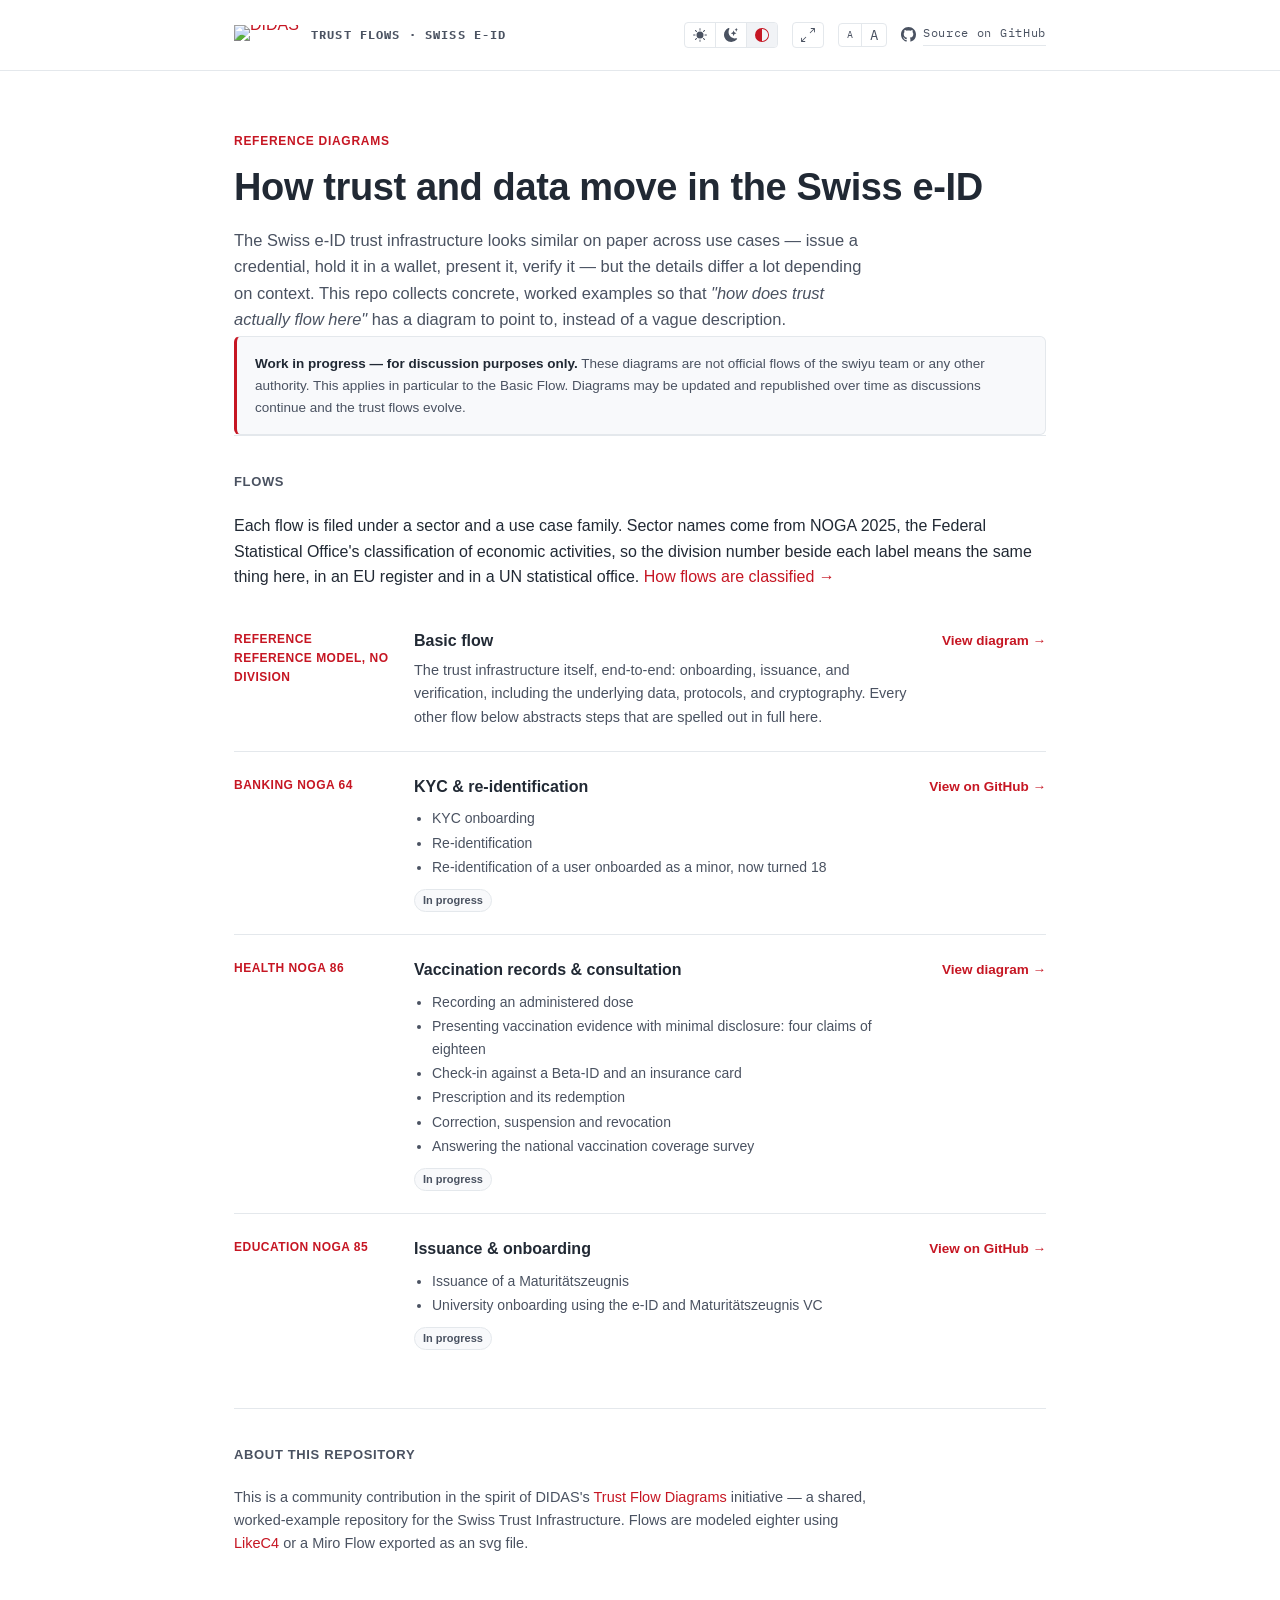
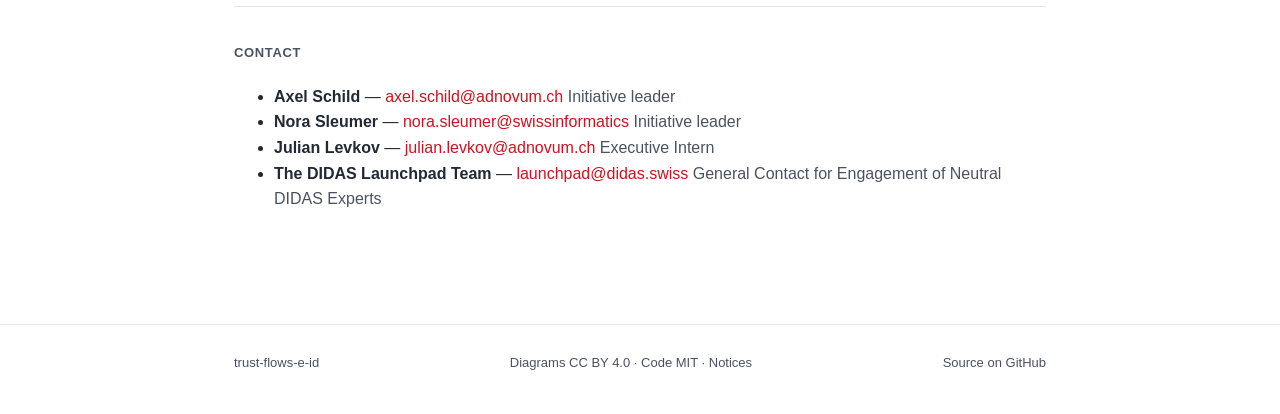
==== index.html @ 0c58d26a "Badge the health card with its NOGA division The other three cards carry the badge the classificatio" ====
<!DOCTYPE html>
<html lang="en">
<head>
<meta charset="UTF-8">
<meta name="viewport" content="width=device-width, initial-scale=1.0">
<title>Trust Flows · Swiss e-ID</title>
<meta name="description" content="How trust and data move in real-world use cases of the Swiss e-ID — worked diagrams for onboarding, issuance, and verification.">
<link rel="preconnect" href="https://fonts.googleapis.com">
<link rel="preconnect" href="https://fonts.gstatic.com" crossorigin>
<link rel="stylesheet" href="https://fonts.googleapis.com/css2?family=IBM+Plex+Mono:wght@400;500&display=swap">
<link rel="stylesheet" href="assets/style.css">
</head>
<body>

<!-- Shared DIDAS masthead. Keep the markup identical across the DIDAS sites;
     only the eyebrow text and the repository URL differ. -->
<header class="site-masthead">
  <div class="bar">
    <div class="id">
      <a class="didas" href="https://www.didas.swiss" target="_blank" rel="noopener">
        <img src="https://www.didas.swiss/wp-content/uploads/2021/02/logo.png" alt="DIDAS">
      </a>
      <p class="eyebrow">Trust Flows · Swiss e-ID</p>
    </div>
    <div class="tools">
      <div class="seg" role="group" aria-label="Colour theme">
        <button type="button" data-theme-value="light" aria-pressed="false" title="Light" aria-label="Light theme"><svg viewBox="0 0 16 16" aria-hidden="true" focusable="false"><path fill="currentColor" d="M8 12a4 4 0 1 0 0-8 4 4 0 0 0 0 8zM8 0a.5.5 0 0 1 .5.5v2a.5.5 0 0 1-1 0v-2A.5.5 0 0 1 8 0zm0 13a.5.5 0 0 1 .5.5v2a.5.5 0 0 1-1 0v-2A.5.5 0 0 1 8 13zm8-5a.5.5 0 0 1-.5.5h-2a.5.5 0 0 1 0-1h2a.5.5 0 0 1 .5.5zM3 8a.5.5 0 0 1-.5.5h-2a.5.5 0 0 1 0-1h2A.5.5 0 0 1 3 8zm10.657-5.657a.5.5 0 0 1 0 .707l-1.414 1.415a.5.5 0 1 1-.707-.708l1.414-1.414a.5.5 0 0 1 .707 0zm-9.193 9.193a.5.5 0 0 1 0 .707L3.05 13.657a.5.5 0 0 1-.707-.707l1.414-1.414a.5.5 0 0 1 .707 0zm9.193 2.121a.5.5 0 0 1-.707 0l-1.414-1.414a.5.5 0 0 1 .707-.707l1.414 1.414a.5.5 0 0 1 0 .707zM4.464 4.465a.5.5 0 0 1-.707 0L2.343 3.05a.5.5 0 1 1 .707-.707l1.414 1.414a.5.5 0 0 1 0 .708z"/></svg></button>
        <button type="button" data-theme-value="dark" aria-pressed="false" title="Dark" aria-label="Dark theme"><svg viewBox="0 0 16 16" aria-hidden="true" focusable="false"><path fill="currentColor" d="M6 .278a.768.768 0 0 1 .08.858 7.208 7.208 0 0 0-.878 3.46c0 4.021 3.278 7.277 7.318 7.277.527 0 1.04-.055 1.533-.16a.787.787 0 0 1 .81.316.733.733 0 0 1-.031.893A8.349 8.349 0 0 1 8.344 16C3.734 16 0 12.286 0 7.71 0 4.266 2.114 1.312 5.124.06A.752.752 0 0 1 6 .278z"/><path fill="currentColor" d="M10.794 3.148a.217.217 0 0 1 .412 0l.387 1.162c.173.518.579.924 1.097 1.097l1.162.387a.217.217 0 0 1 0 .412l-1.162.387a1.734 1.734 0 0 0-1.097 1.097l-.387 1.162a.217.217 0 0 1-.412 0l-.387-1.162A1.734 1.734 0 0 0 9.31 6.593l-1.162-.387a.217.217 0 0 1 0-.412l1.162-.387a1.734 1.734 0 0 0 1.097-1.097l.387-1.162zM13.863.099a.145.145 0 0 1 .274 0l.258.774c.115.346.386.617.732.732l.774.258a.145.145 0 0 1 0 .274l-.774.258a1.156 1.156 0 0 0-.732.732l-.258.774a.145.145 0 0 1-.274 0l-.258-.774a1.156 1.156 0 0 0-.732-.732l-.774-.258a.145.145 0 0 1 0-.274l.774-.258c.346-.115.617-.386.732-.732L13.863.1z"/></svg></button>
        <button type="button" data-theme-value="auto" aria-pressed="true" title="Match the system" aria-label="Match the system theme"><svg viewBox="0 0 16 16" aria-hidden="true" focusable="false"><path fill="currentColor" d="M8 15A7 7 0 1 0 8 1v14zm0 1A8 8 0 1 1 8 0a8 8 0 0 1 0 16z"/></svg></button>
      </div>
      <div class="seg" role="group" aria-label="Layout width">
        <button type="button" data-width-value="container-fluid" aria-pressed="false" title="Toggle wide or narrow layout" aria-label="Toggle wide or narrow layout"><svg class="w-expand" viewBox="0 0 16 16" aria-hidden="true" focusable="false"><path fill="currentColor" fill-rule="evenodd" d="M5.828 10.172a.5.5 0 0 0-.707 0l-4.096 4.096V11.5a.5.5 0 0 0-1 0v3.975a.5.5 0 0 0 .5.5H4.5a.5.5 0 0 0 0-1H1.732l4.096-4.096a.5.5 0 0 0 0-.707m4.344-4.344a.5.5 0 0 0 .707 0l4.096-4.096V4.5a.5.5 0 1 0 1 0V.525a.5.5 0 0 0-.5-.5H11.5a.5.5 0 0 0 0 1h2.768l-4.096 4.096a.5.5 0 0 0 0 .707"/></svg><svg class="w-contract" viewBox="0 0 16 16" aria-hidden="true" focusable="false"><path fill="currentColor" fill-rule="evenodd" d="M.172 15.828a.5.5 0 0 0 .707 0l4.096-4.096V14.5a.5.5 0 1 0 1 0v-3.975a.5.5 0 0 0-.5-.5H1.5a.5.5 0 0 0 0 1h2.768L.172 15.121a.5.5 0 0 0 0 .707M15.828.172a.5.5 0 0 0-.707 0l-4.096 4.096V1.5a.5.5 0 1 0-1 0v3.975a.5.5 0 0 0 .5.5H14.5a.5.5 0 0 0 0-1h-2.768L15.828.879a.5.5 0 0 0 0-.707"/></svg></button>
      </div>
      <div class="seg text" role="group" aria-label="Text size">
        <button type="button" data-font-step="-1" title="Decrease text size" aria-label="Decrease text size">A</button>
        <button type="button" data-font-step="1" title="Increase text size" aria-label="Increase text size">A</button>
      </div>
      <a class="repolink" href="https://github.com/DIDAS-swiss/Trust-Flow-Diagram-Repository" target="_blank" rel="noopener">
        <svg viewBox="0 0 16 16" width="15" height="15" aria-hidden="true" focusable="false"><path fill="currentColor" d="M8 0C3.58 0 0 3.58 0 8c0 3.54 2.29 6.53 5.47 7.59.4.07.55-.17.55-.38 0-.19-.01-.82-.01-1.49-2.01.37-2.53-.49-2.69-.94-.09-.23-.48-.94-.82-1.13-.28-.15-.68-.52-.01-.53.63-.01 1.08.58 1.23.82.72 1.21 1.87.87 2.33.66.07-.52.28-.87.51-1.07-1.78-.2-3.64-.89-3.64-3.95 0-.87.31-1.59.82-2.15-.08-.2-.36-1.02.08-2.12 0 0 .67-.21 2.2.82.64-.18 1.32-.27 2-.27s1.36.09 2 .27c1.53-1.04 2.2-.82 2.2-.82.44 1.1.16 1.92.08 2.12.51.56.82 1.27.82 2.15 0 3.07-1.87 3.75-3.65 3.95.29.25.54.73.54 1.48 0 1.07-.01 1.93-.01 2.2 0 .21.15.46.55.38A8.01 8.01 0 0 0 16 8c0-4.42-3.58-8-8-8Z"/></svg>
        <span>Source on GitHub</span>
      </a>
    </div>
  </div>
</header>

<script>
/* Shared DIDAS masthead controls — colour theme, layout width and text size.
   The same three the glossary carries, reading and writing the same
   localStorage keys. All four DIDAS sites are served from
   didas-swiss.github.io, so a preference set on any one of them is the
   preference on all of them. Keep this block identical across the sites. */
(function () {
  var root = document.documentElement;
  var KEY = {
    theme: 'theme',                        /* 'light' | 'dark' | 'auto'        */
    width: 'container_width_preference',   /* 'container' | 'container-fluid'  */
    font: 'font_size_preference'           /* a root font size, in px          */
  };
  var WIDE = 'container-fluid';
  var FONT = { base: 16, min: 13, max: 22, step: 1 };

  function read(key) {
    try { return window.localStorage.getItem(key); } catch (e) { return null; }
  }
  function write(key, value) {
    /* Private browsing and blocked site data both throw here; the controls
       still work for the session, they just do not persist. */
    try { window.localStorage.setItem(key, value); } catch (e) { /* ignore */ }
  }

  function theme() {
    var v = read(KEY.theme);
    return v === 'light' || v === 'dark' ? v : 'auto';
  }
  function width() { return read(KEY.width) === WIDE ? WIDE : 'container'; }
  function font() {
    var v = parseFloat(read(KEY.font));
    return v >= FONT.min && v <= FONT.max ? v : FONT.base;
  }

  function apply() {
    var t = theme();
    /* No attribute means follow the operating system, which is what the
       prefers-color-scheme block in the stylesheet keys off. */
    if (t === 'auto') root.removeAttribute('data-theme');
    else root.setAttribute('data-theme', t);
    root.setAttribute('data-width', width() === WIDE ? 'wide' : 'narrow');
    root.style.fontSize = font() + 'px';
  }

  function sync() {
    var t = theme();
    var wide = width() === WIDE;
    document.querySelectorAll('[data-theme-value]').forEach(function (b) {
      b.setAttribute('aria-pressed', String(b.getAttribute('data-theme-value') === t));
    });
    document.querySelectorAll('[data-width-value]').forEach(function (b) {
      b.setAttribute('aria-pressed', String(wide));
    });
  }

  function wire() {
    document.querySelectorAll('[data-theme-value]').forEach(function (b) {
      b.addEventListener('click', function () {
        write(KEY.theme, b.getAttribute('data-theme-value'));
        apply();
        sync();
      });
    });
    document.querySelectorAll('[data-width-value]').forEach(function (b) {
      b.addEventListener('click', function () {
        write(KEY.width, width() === WIDE ? 'container' : WIDE);
        apply();
        sync();
      });
    });
    document.querySelectorAll('[data-font-step]').forEach(function (b) {
      b.addEventListener('click', function () {
        var next = font() + FONT.step * Number(b.getAttribute('data-font-step'));
        write(KEY.font, String(Math.min(FONT.max, Math.max(FONT.min, next))));
        apply();
      });
    });
    sync();
  }

  apply();
  if (document.readyState === 'loading') {
    document.addEventListener('DOMContentLoaded', wire, { once: true });
  } else {
    wire();
  }
})();
</script>

<div class="wrap">

  <section class="hero" style="border-top:none;">
    <span class="eyebrow">Reference diagrams</span>
    <h1>How trust and data move in the Swiss e-ID</h1>
    <p class="lede">
      The Swiss e-ID trust infrastructure looks similar on paper across use cases —
      issue a credential, hold it in a wallet, present it, verify it — but the details
      differ a lot depending on context. This repo collects concrete, worked examples
      so that <em>"how does trust actually flow here"</em> has a diagram to point to,
      instead of a vague description.  

  <section style="padding-top:0; padding-bottom:0; border-top:none;">
    <div style="border:1px solid var(--line); border-left:3px solid var(--red); border-radius:6px; padding:16px 18px; font-size:13.5px; color:var(--body); background:var(--bg-soft);">
      <strong style="color:var(--ink);">Work in progress — for discussion purposes only.</strong>
      These diagrams are not official flows of the swiyu team or any other authority. This applies in particular to the Basic Flow. Diagrams may be
      updated and republished over time as discussions continue and the trust flows evolve.
    </div>


  <section>
    <h2>Flows</h2>
    <p class="section-note">
      Each flow is filed under a sector and a use case family. Sector names come from
      NOGA 2025, the Federal Statistical Office's classification of economic activities, so the
      division number beside each label means the same thing here, in an EU register and in a UN
      statistical office. <a href="https://github.com/DIDAS-swiss/Trust-Flow-Diagram-Repository/blob/main/CLASSIFICATION.md">How flows are classified →</a>
    </p>
    <div class="flows">

      <div class="flow">
        <div class="flow-tag">Reference
          <span class="flow-noga">Reference model, no division</span>
        </div>
        <div class="flow-body">
          <h3>Basic flow</h3>
          <p>
            The trust infrastructure itself, end-to-end: onboarding, issuance, and
            verification, including the underlying data, protocols, and cryptography.
            Every other flow below abstracts steps that are spelled out in full here.
          </p>
        </div>
        <div class="flow-link"><a href="basic-flow/">View diagram →</a></div>
      </div>

      <div class="flow">
        <div class="flow-tag">Banking
          <span class="flow-noga" title="NOGA 2025 division 64, Financial service activities, except insurance and pension funding">NOGA 64</span>
        </div>
        <div class="flow-body">
          <h3>KYC &amp; re-identification</h3>
          <ul>
            <li>KYC onboarding</li>
            <li>Re-identification</li>
            <li>Re-identification of a user onboarded as a minor, now turned 18</li>
          </ul>
          <span class="status">In progress</span>
        </div>
        <div class="flow-link"><a href="https://github.com/DIDAS-swiss/Trust-Flow-Diagram-Repository/tree/main/banking" target="_blank" rel="noopener">View on GitHub →</a></div>
      </div>

      <div class="flow">
        <div class="flow-tag">Health
          <span class="flow-noga" title="NOGA 2025 division 86, Human health activities">NOGA 86</span>
        </div>
        <div class="flow-body">
          <h3>Vaccination records &amp; consultation</h3>
          <ul>
            <li>Recording an administered dose</li>
            <li>Presenting vaccination evidence with minimal disclosure: four claims of eighteen</li>
            <li>Check-in against a Beta-ID and an insurance card</li>
            <li>Prescription and its redemption</li>
            <li>Correction, suspension and revocation</li>
            <li>Answering the national vaccination coverage survey</li>
          </ul>
          <span class="status">In progress</span>
        </div>
        <div class="flow-link"><a href="health/">View diagram →</a></div>
      </div>

      <div class="flow">
        <div class="flow-tag">Education
          <span class="flow-noga" title="NOGA 2025 division 85, Education">NOGA 85</span>
        </div>
        <div class="flow-body">
          <h3>Issuance &amp; onboarding</h3>
          <ul>
            <li>Issuance of a Maturitätszeugnis</li>
            <li>University onboarding using the e-ID and Maturitätszeugnis VC</li>
          </ul>
          <span class="status">In progress</span>
        </div>
        <div class="flow-link"><a href="https://github.com/DIDAS-swiss/Trust-Flow-Diagram-Repository/tree/main/education" target="_blank" rel="noopener">View on GitHub →</a></div>
      </div>

    </div>
  </section>

  <section>
    <h2>About this repository</h2>
    <p style="color:var(--body); font-size:14.5px; max-width:640px;">
      This is a community contribution in the spirit of DIDAS's
      <a href="https://www.didas.swiss/resources/trust-flows/" target="_blank" rel="noopener">Trust Flow Diagrams</a>
      initiative — a shared, worked-example repository for the Swiss Trust Infrastructure.
      Flows are modeled eighter using <a href="https://likec4.dev" target="_blank" rel="noopener">LikeC4</a>
      or a Miro Flow exported as an svg file.
    </p>
  </section>

  <section>
  <h2>Contact</h2>
  <ul>
    <li>
      <strong>Axel Schild</strong> — <a href="mailto:axel.schild@adnovum.ch">axel.schild@adnovum.ch</a>
      <span style="color:var(--body);">Initiative leader</span>
    </li>
    <li>
      <strong>Nora Sleumer</strong> — <a href="mailto:nora.sleumer@swissinformatics">nora.sleumer@swissinformatics</a>
      <span style="color:var(--body);">Initiative leader</span>
    </li>
        <li>
      <strong>Julian Levkov</strong> — <a href="mailto:julian.levkov@adnovum.ch">julian.levkov@adnovum.ch</a>
      <span style="color:var(--body);">Executive Intern</span>
    </li>
        <li>
      <strong>The DIDAS Launchpad Team</strong> — <a href="mailto:launchpad@didas.swiss">launchpad@didas.swiss</a>
      <span style="color:var(--body);">General Contact for Engagement of Neutral DIDAS Experts</span>
    </li>
  </ul>
</section>


</div>

<footer class="site">
  <div class="wrap">
    <span>trust-flows-e-id</span>
    <span>
      Diagrams <a href="https://github.com/DIDAS-swiss/Trust-Flow-Diagram-Repository/blob/main/LICENSE-CONTENT" target="_blank" rel="noopener">CC BY 4.0</a>
      · Code <a href="https://github.com/DIDAS-swiss/Trust-Flow-Diagram-Repository/blob/main/LICENSE" target="_blank" rel="noopener">MIT</a>
      · <a href="https://github.com/DIDAS-swiss/Trust-Flow-Diagram-Repository/blob/main/NOTICE.md" target="_blank" rel="noopener">Notices</a>
    </span>
    <span><a href="https://github.com/DIDAS-swiss/Trust-Flow-Diagram-Repository/" target="_blank" rel="noopener">Source on GitHub</a></span>
  </div>
</footer>

</body>
</html>
---- assets/style.css ----
/* The complete light palette lives on bare :root. The dark blocks below
   redefine only the tokens, so every rule in this file is written once. */
:root {
  --red: #c61623;
  --ink: #212934;
  --body: #4a5261;
  --line: #e4e8ec;
  --bg-soft: #f8f9fb;
  --paper: #ffffff;
  --wash: #f1f3f6;

  /* The masthead's width control switches this. */
  --wrap-max: 860px;
}
:root[data-width="wide"] { --wrap-max: 1200px; }

/* Three theme states, the same pattern on every DIDAS site: no data-theme
   follows the operating system, data-theme="light" and "dark" override it. */
@media (prefers-color-scheme: dark) {
  :root:not([data-theme="light"]) {
    --red: #ff6b73;
    --ink: #e6eaef;
    --body: #a6b0bd;
    --line: #2a313b;
    --bg-soft: #171c22;
    --paper: #11151a;
    --wash: #1b2128;
  }
}
:root[data-theme="dark"] {
  --red: #ff6b73;
  --ink: #e6eaef;
  --body: #a6b0bd;
  --line: #2a313b;
  --bg-soft: #171c22;
  --paper: #11151a;
  --wash: #1b2128;
}

* { box-sizing: border-box; }

/* The masthead's text-size control sets this in px; everything typographic in
   this file is in rem so that it follows. */
html { scroll-behavior: smooth; font-size: 16px; }

body {
  margin: 0;
  font-family: -apple-system, "Segoe UI", Roboto, Helvetica, Arial, sans-serif;
  color: var(--ink);
  background: var(--paper);
  line-height: 1.6;
}

a { color: var(--red); text-decoration: none; }
a:hover { text-decoration: underline; }
a:focus-visible, button:focus-visible { outline: 2px solid var(--red); outline-offset: 2px; }

.wrap {
  max-width: var(--wrap-max);
  margin: 0 auto;
  padding: 0 24px;
}

/* ===========================================================================
   Shared DIDAS masthead
   The same header across the DIDAS sites: the identity line from the
   digital-health_swiyu showcase, in the bar geometry and hairline rule of
   this page. Only the four --mh-* values below differ between sites;
   everything after them is identical everywhere, so a change to the design
   can be copied across without rereading each site's stylesheet.
   =========================================================================== */
.site-masthead {
  --mh-rule:  var(--line);
  --mh-ink:   var(--body);
  --mh-hover: var(--red);
  --mh-wash:  var(--wash);
  --mh-width: var(--wrap-max);   /* this page's own content width, so the bar
                                    lines up with the text below it */

  border-bottom: 1px solid var(--mh-rule);
}
.site-masthead .bar {
  max-width: var(--mh-width);
  margin-inline: auto;
  padding-inline: 24px;
  padding-block: 22px;
  display: flex;
  flex-wrap: wrap;
  align-items: center;
  justify-content: space-between;
  gap: 10px 24px;
}
.site-masthead .id {
  display: flex;
  align-items: center;
  flex-wrap: wrap;
  gap: 6px 12px;
}
.site-masthead .didas { display: inline-flex; align-items: center; line-height: 0; }
.site-masthead .didas img { height: 20px; width: auto; display: block; }
.site-masthead .eyebrow {
  margin: 0;
  font-family: "IBM Plex Mono", ui-monospace, SFMono-Regular, Menlo, Consolas, monospace;
  font-size: 0.72rem;
  letter-spacing: 0.1em;
  text-transform: uppercase;
  color: var(--mh-ink);
}
.site-masthead .repolink {
  display: inline-flex;
  align-items: center;
  gap: 7px;
  font-family: "IBM Plex Mono", ui-monospace, SFMono-Regular, Menlo, Consolas, monospace;
  font-size: 0.72rem;
  letter-spacing: 0.06em;
  color: var(--mh-ink);
  text-decoration: none;
  white-space: nowrap;
}
.site-masthead .repolink svg { flex: none; }
.site-masthead .repolink span {
  border-bottom: 1px solid var(--mh-rule);
  padding-bottom: 2px;
}
.site-masthead .repolink:hover { color: var(--mh-hover); }
.site-masthead .repolink:hover span { border-bottom-color: currentColor; }

/* The same controls the glossary carries — colour theme, layout width and text
   size — reading and writing the same localStorage keys. All four DIDAS sites
   are served from one origin, so a preference set on any of them is the
   preference on all of them. */
.site-masthead .tools {
  display: flex;
  align-items: center;
  flex-wrap: wrap;
  gap: 8px 14px;
}
.site-masthead .seg {
  display: inline-flex;
  align-items: stretch;
  border: 1px solid var(--mh-rule);
  border-radius: 4px;
  overflow: hidden;
}
.site-masthead button {
  appearance: none;
  -webkit-appearance: none;
  background: none;
  border: 0;
  margin: 0;
  padding: 5px 8px;
  display: inline-flex;
  align-items: center;
  justify-content: center;
  color: var(--mh-ink);
  cursor: pointer;
  font: inherit;
  line-height: 0;
}
.site-masthead .seg button + button { border-left: 1px solid var(--mh-rule); }
.site-masthead button:hover { color: var(--mh-hover); }
.site-masthead button[aria-pressed="true"] {
  color: var(--mh-hover);
  background: var(--mh-wash);
}
.site-masthead button svg { width: 14px; height: 14px; display: block; }
.site-masthead .seg.text button {
  font-family: "IBM Plex Mono", ui-monospace, SFMono-Regular, Menlo, Consolas, monospace;
  line-height: 1;
  padding-block: 4px;
}
.site-masthead .seg.text button:first-child { font-size: 0.62rem; }
.site-masthead .seg.text button:last-child  { font-size: 0.88rem; }
/* The width control shows the action it would take, so it swaps icon rather
   than carrying the pressed background the theme buttons use. */
.site-masthead button[data-width-value] .w-contract { display: none; }
.site-masthead button[data-width-value][aria-pressed="true"] { background: none; }
.site-masthead button[data-width-value][aria-pressed="true"] .w-expand { display: none; }
.site-masthead button[data-width-value][aria-pressed="true"] .w-contract { display: block; }
/* === end shared DIDAS masthead ========================================== */

/* Hero */
.hero {
  padding: 56px 0 40px;
}
.eyebrow {
  display: inline-block;
  font-size: 0.75rem;
  font-weight: 700;
  letter-spacing: 0.06em;
  text-transform: uppercase;
  color: var(--red);
  margin-bottom: 14px;
}
h1 {
  font-size: clamp(1.75rem, 4vw, 2.375rem);
  line-height: 1.2;
  margin: 0 0 16px;
  letter-spacing: -0.01em;
}
.lede {
  font-size: 1.0312rem;
  color: var(--body);
  max-width: 640px;
  margin: 0 0 4px;
}
.rule {
  width: 40px;
  height: 3px;
  background: var(--red);
  border-radius: 2px;
  margin: 22px 0 0;
}

/* Sections */
section { padding: 36px 0; border-top: 1px solid var(--line); }
h2 {
  font-size: 0.8125rem;
  font-weight: 700;
  letter-spacing: 0.05em;
  text-transform: uppercase;
  color: var(--body);
  margin: 0 0 20px;
}

/* Flow cards */
.flows { display: flex; flex-direction: column; gap: 0; }
.flow {
  display: grid;
  grid-template-columns: 160px 1fr auto;
  gap: 20px;
  align-items: start;
  padding: 22px 0;
  border-top: 1px solid var(--line);
}
.flow:first-child { border-top: none; }
.flow-tag {
  font-size: 0.75rem;
  font-weight: 700;
  color: var(--red);
  text-transform: uppercase;
  letter-spacing: 0.04em;
  padding-top: 2px;
}
.flow-body h3 { margin: 0 0 6px; font-size: 1rem; }
.flow-body p { margin: 0; color: var(--body); font-size: 0.9062rem; }
.flow-body ul { margin: 8px 0 0; padding-left: 18px; color: var(--body); font-size: 0.875rem; }
.flow-body li { margin-bottom: 2px; }
.flow-link {
  font-size: 0.8438rem;
  font-weight: 600;
  white-space: nowrap;
  padding-top: 2px;
}
.status {
  display: inline-block;
  font-size: 0.6875rem;
  font-weight: 600;
  padding: 2px 8px;
  border-radius: 20px;
  background: var(--bg-soft);
  color: var(--body);
  border: 1px solid var(--line);
  margin-top: 8px;
}

/* Back link on subpage */
.back-link { font-size: 0.8438rem; font-weight: 600; }

/* Diagram embed area */
.diagram-frame {
  border: 1px solid var(--line);
  border-radius: 10px;
  overflow: hidden;
  background: var(--bg-soft);
}
.diagram-frame iframe {
  width: 100%;
  height: 640px;
  border: 0;
  display: block;
  /* The embedded LikeC4 diagram is a light document, so this stays white in
     both themes rather than showing a dark frame around a light page. */
  background: #fff;
}
.diagram-cta {
  display: flex;
  align-items: center;
  justify-content: space-between;
  gap: 16px;
  flex-wrap: wrap;
  padding: 14px 18px;
  border-top: 1px solid var(--line);
  font-size: 0.8438rem;
  color: var(--body);
  background: var(--paper);
}

/* Footer */
footer.site {
  border-top: 1px solid var(--line);
  margin-top: 20px;
}
footer.site .wrap {
  padding: 28px 24px 40px;
  display: flex;
  align-items: center;
  justify-content: space-between;
  flex-wrap: wrap;
  gap: 12px;
  font-size: 0.8125rem;
  color: var(--body);
}
footer.site a { color: var(--body); }

@media (max-width: 640px) {
  .flow { grid-template-columns: 1fr; gap: 8px; }
  .flow-link { justify-self: start; }
}
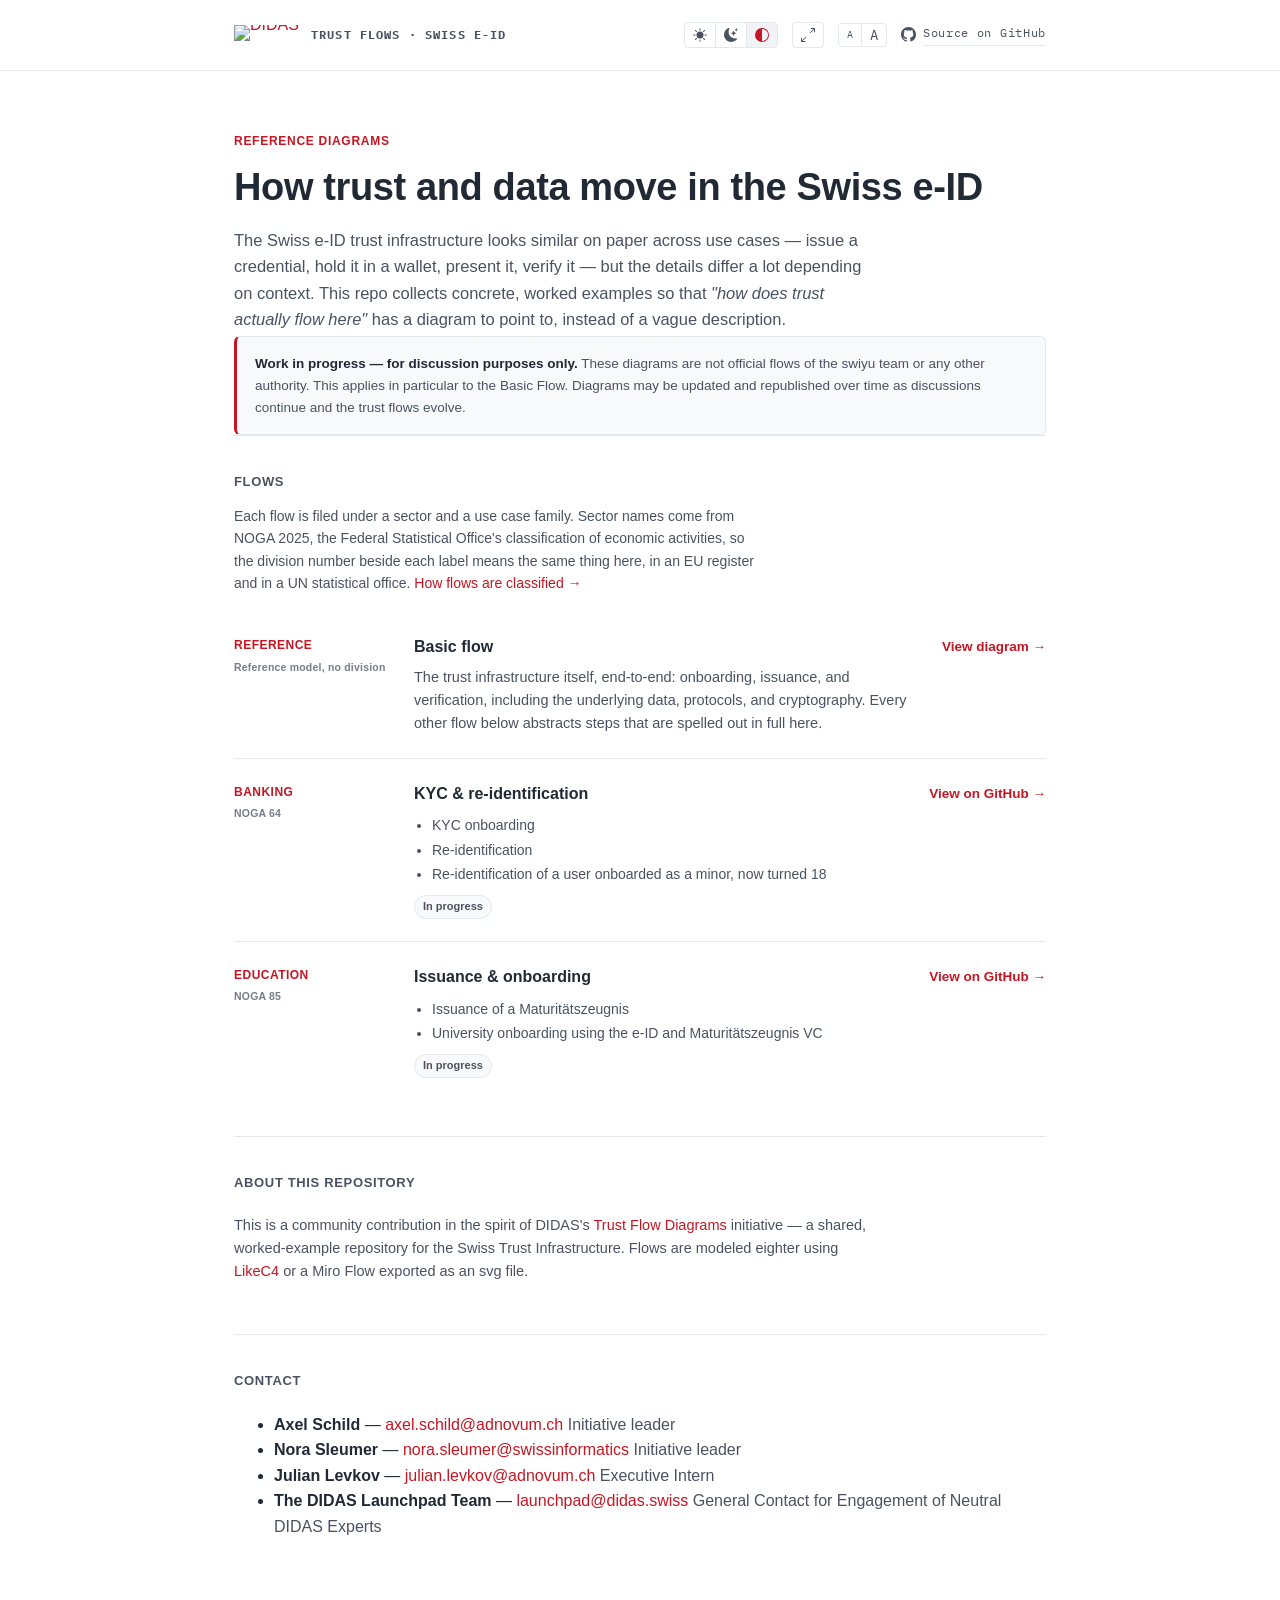
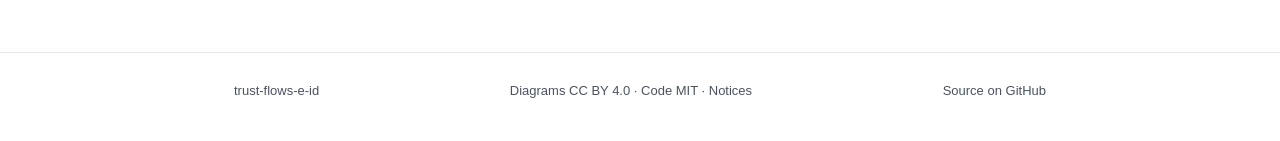
==== commit e1f2f149: "Merge 146125c742521ebcdc4c933639bc183582589b24 into 72241c532a50e011b45deff45e55f8d9f29f0033" ====
--- a/index.html
+++ b/index.html
@@ -195,25 +195,6 @@
       </div>
 
       <div class="flow">
-        <div class="flow-tag">Health
-          <span class="flow-noga" title="NOGA 2025 division 86, Human health activities">NOGA 86</span>
-        </div>
-        <div class="flow-body">
-          <h3>Vaccination records &amp; consultation</h3>
-          <ul>
-            <li>Recording an administered dose</li>
-            <li>Presenting vaccination evidence with minimal disclosure: four claims of eighteen</li>
-            <li>Check-in against a Beta-ID and an insurance card</li>
-            <li>Prescription and its redemption</li>
-            <li>Correction, suspension and revocation</li>
-            <li>Answering the national vaccination coverage survey</li>
-          </ul>
-          <span class="status">In progress</span>
-        </div>
-        <div class="flow-link"><a href="health/">View diagram →</a></div>
-      </div>
-
-      <div class="flow">
         <div class="flow-tag">Education
           <span class="flow-noga" title="NOGA 2025 division 85, Education">NOGA 85</span>
         </div>
--- a/assets/style.css
+++ b/assets/style.css
@@ -242,6 +242,23 @@
   letter-spacing: 0.04em;
   padding-top: 2px;
 }
+/* Sizes are in rem so the shared masthead's text-size control reaches them. */
+.flow-noga {
+  display: block;
+  margin-top: 4px;
+  font-size: 0.6562rem;
+  font-weight: 600;
+  letter-spacing: 0.02em;
+  text-transform: none;
+  color: var(--body);
+  opacity: 0.75;
+}
+.section-note {
+  margin: -8px 0 18px;
+  font-size: 0.875rem;
+  color: var(--body);
+  max-width: 68ch;
+}
 .flow-body h3 { margin: 0 0 6px; font-size: 1rem; }
 .flow-body p { margin: 0; color: var(--body); font-size: 0.9062rem; }
 .flow-body ul { margin: 8px 0 0; padding-left: 18px; color: var(--body); font-size: 0.875rem; }
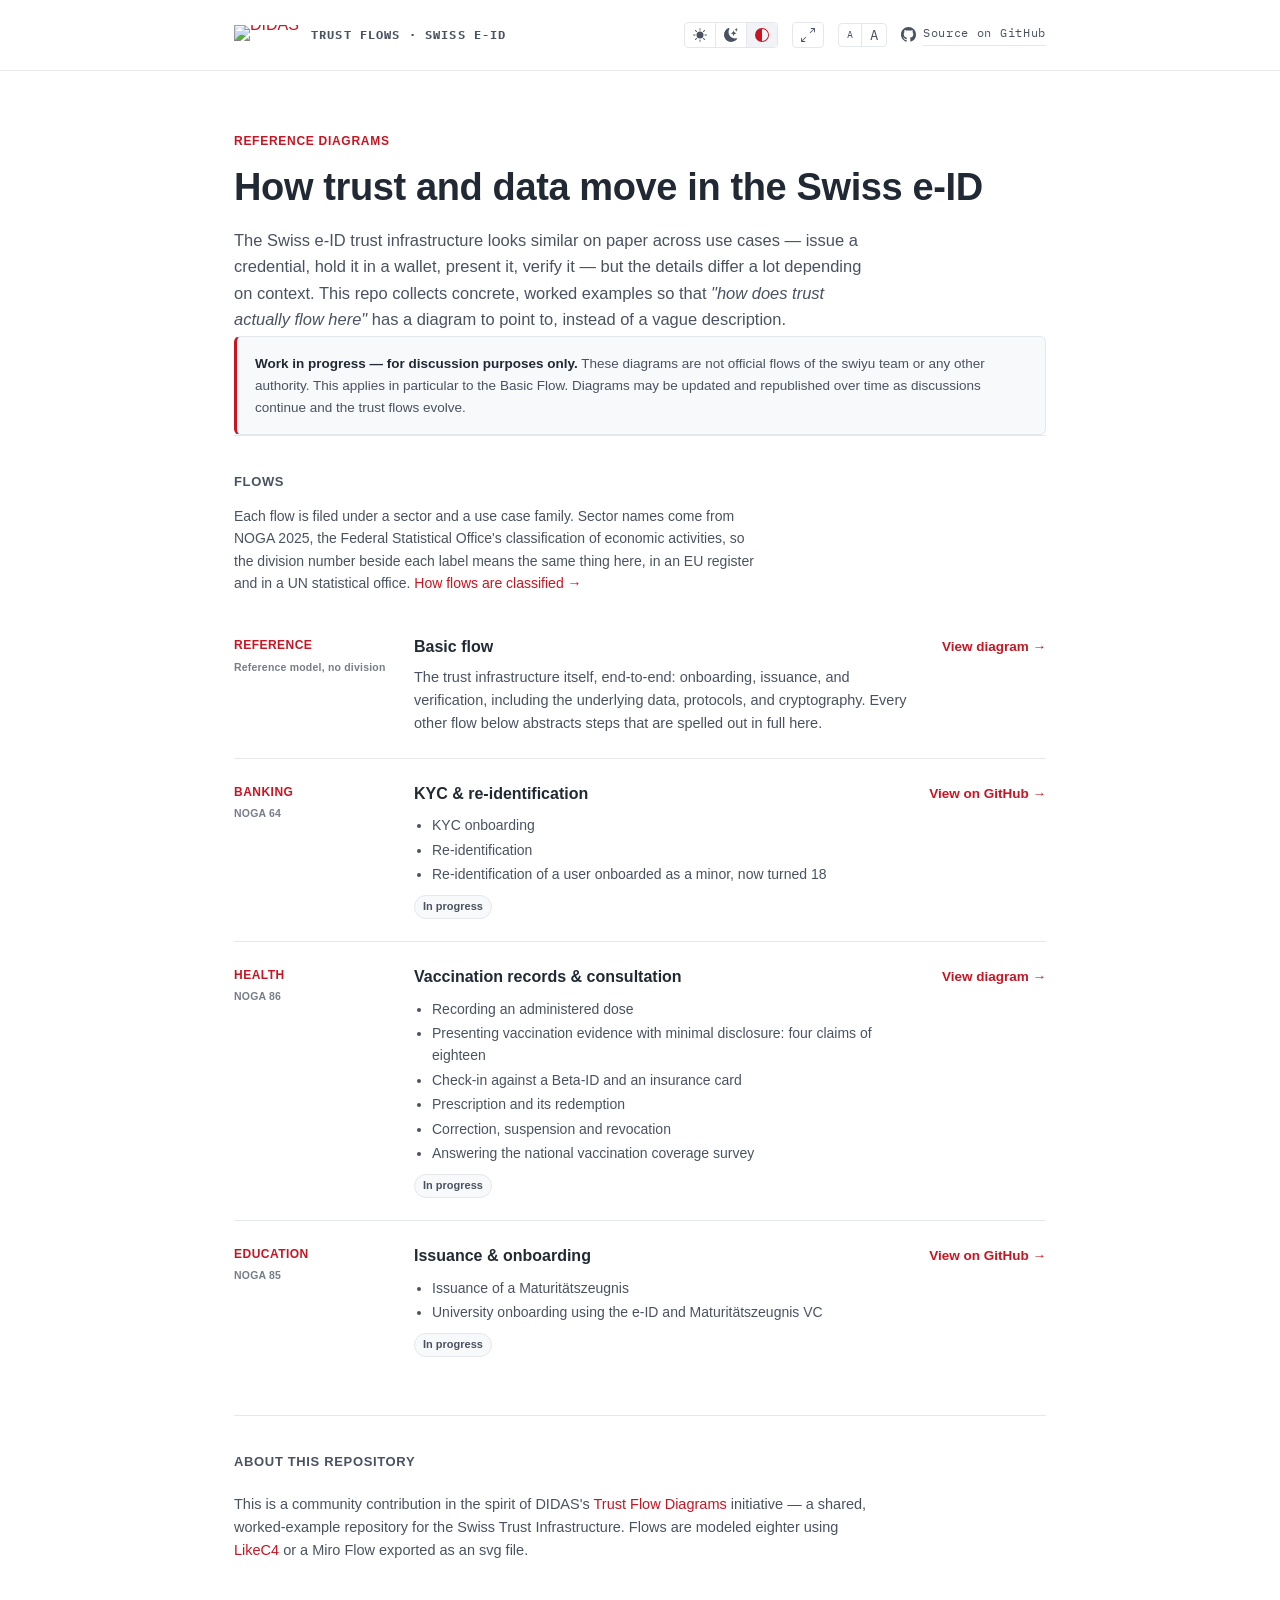
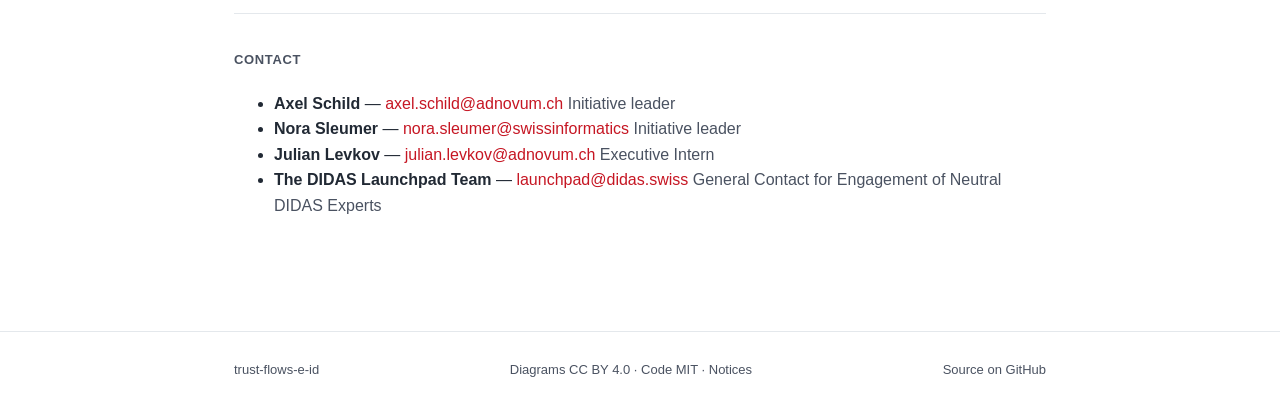
==== commit 4dce3480: "Merge 0c58d26ab8489abb83146a4e53e2189c00799e67 into 146125c742521ebcdc4c933639bc183582589b24" ====
--- a/index.html
+++ b/index.html
@@ -195,6 +195,25 @@
       </div>
 
       <div class="flow">
+        <div class="flow-tag">Health
+          <span class="flow-noga" title="NOGA 2025 division 86, Human health activities">NOGA 86</span>
+        </div>
+        <div class="flow-body">
+          <h3>Vaccination records &amp; consultation</h3>
+          <ul>
+            <li>Recording an administered dose</li>
+            <li>Presenting vaccination evidence with minimal disclosure: four claims of eighteen</li>
+            <li>Check-in against a Beta-ID and an insurance card</li>
+            <li>Prescription and its redemption</li>
+            <li>Correction, suspension and revocation</li>
+            <li>Answering the national vaccination coverage survey</li>
+          </ul>
+          <span class="status">In progress</span>
+        </div>
+        <div class="flow-link"><a href="health/">View diagram →</a></div>
+      </div>
+
+      <div class="flow">
         <div class="flow-tag">Education
           <span class="flow-noga" title="NOGA 2025 division 85, Education">NOGA 85</span>
         </div>
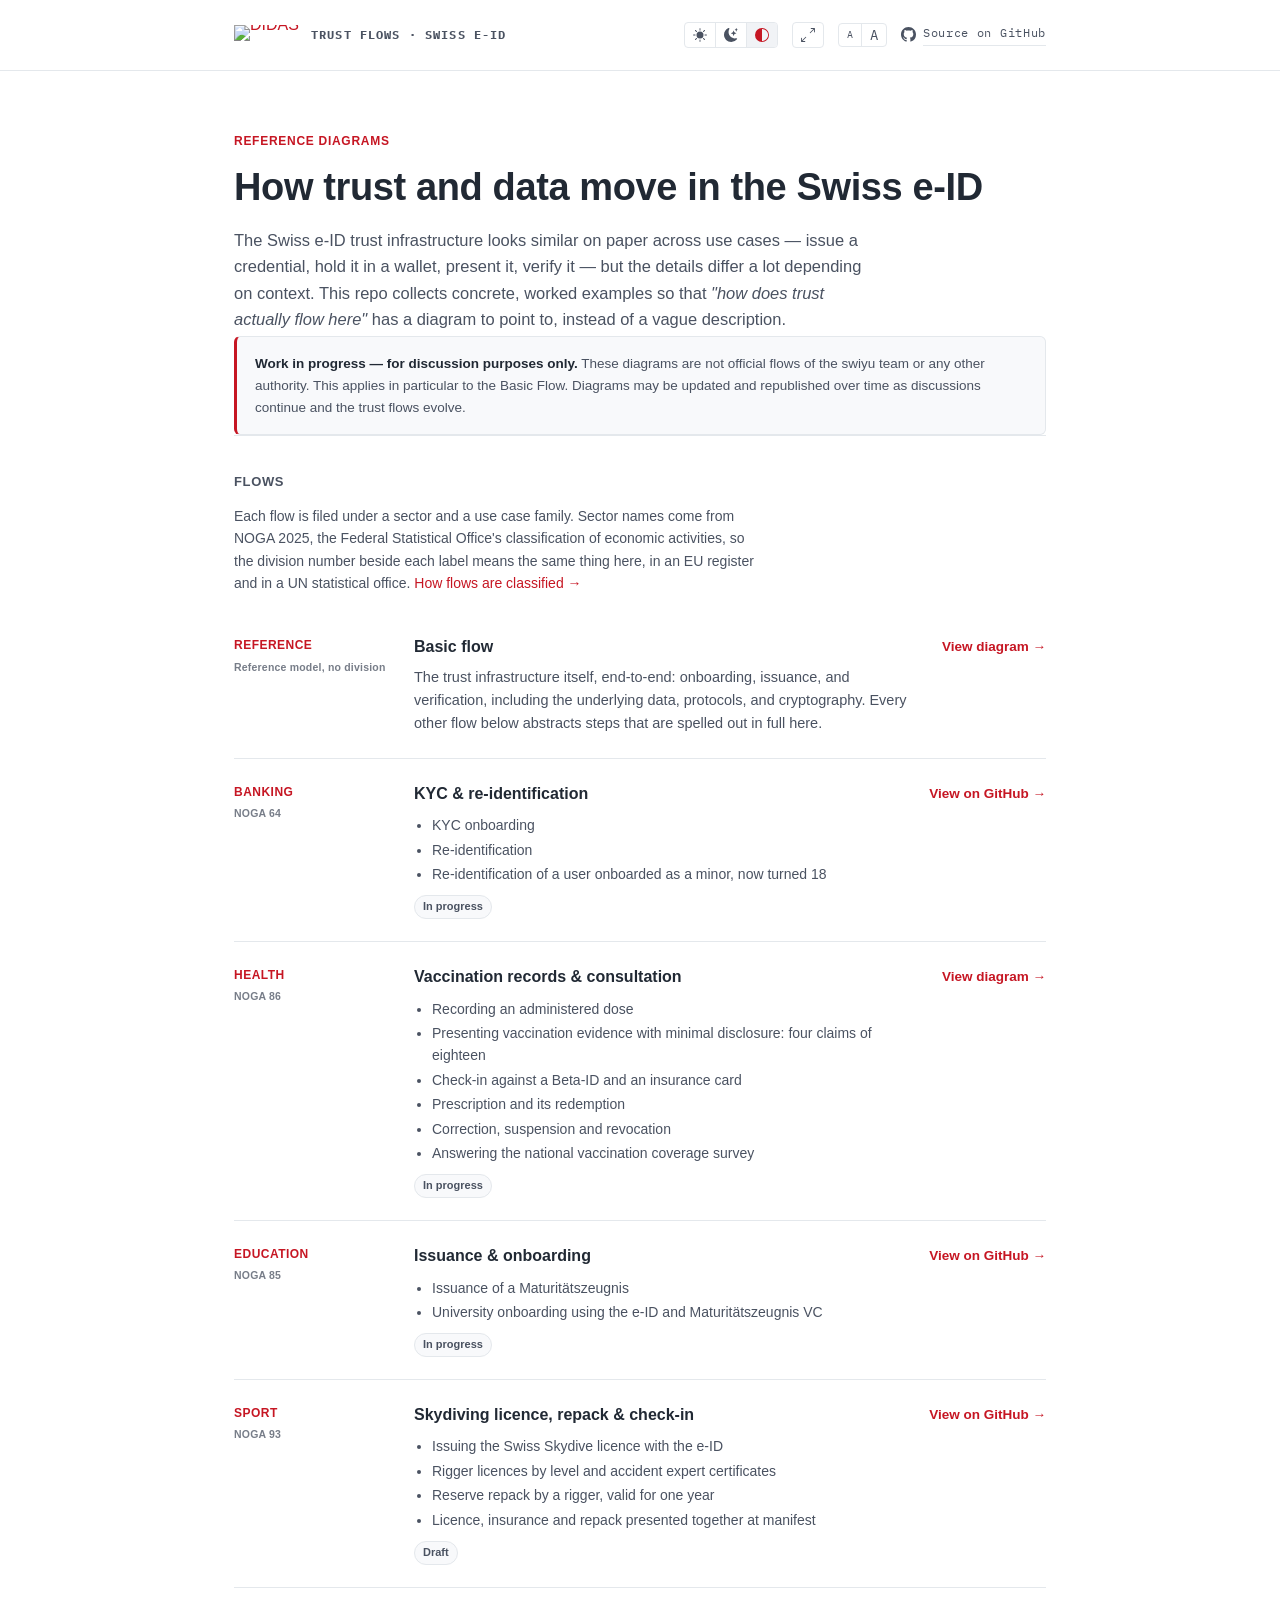
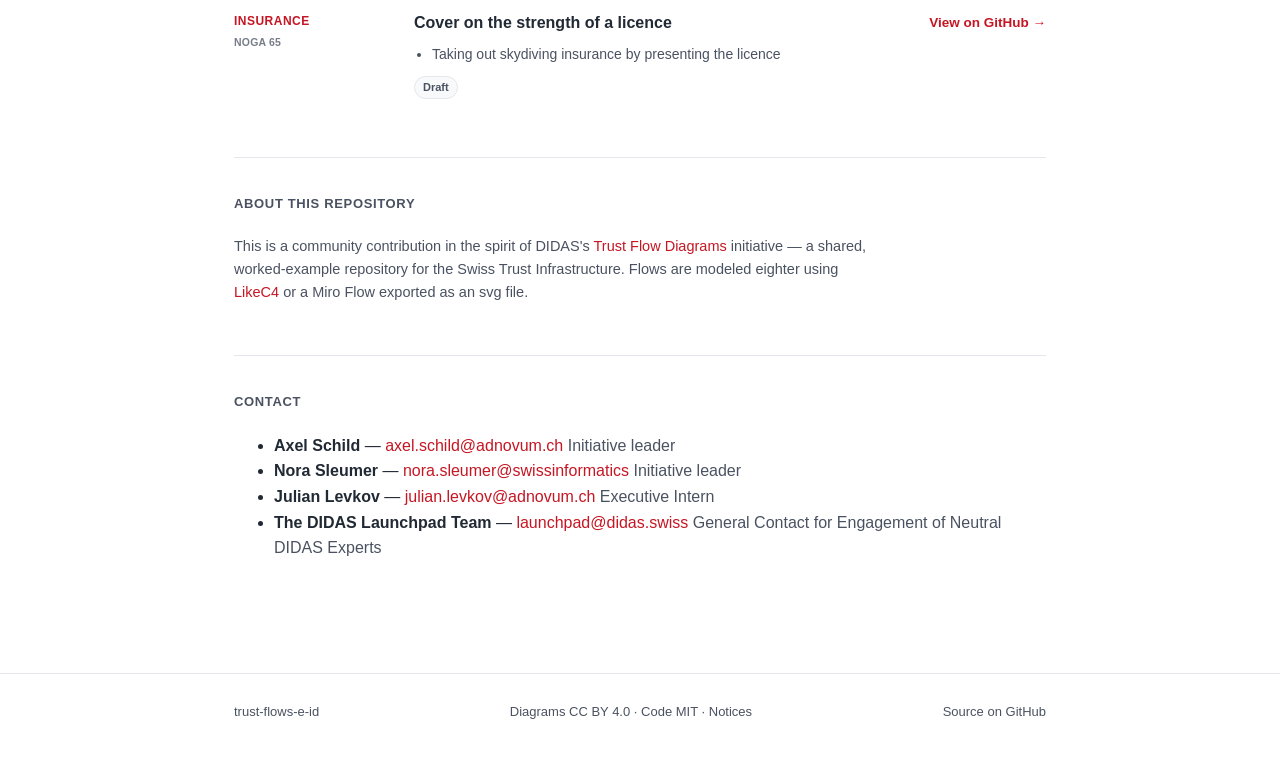
==== commit d6da64c1: "Add skydiving flows: Swiss Skydive licence, insurance, reserve repack New sport/ sector (NOGA 93) wi" ====
--- a/index.html
+++ b/index.html
@@ -226,6 +226,37 @@
           <span class="status">In progress</span>
         </div>
         <div class="flow-link"><a href="https://github.com/DIDAS-swiss/Trust-Flow-Diagram-Repository/tree/main/education" target="_blank" rel="noopener">View on GitHub →</a></div>
+      </div>
+
+      <div class="flow">
+        <div class="flow-tag">Sport
+          <span class="flow-noga" title="NOGA 2025 division 93, Sports activities and amusement and recreation activities">NOGA 93</span>
+        </div>
+        <div class="flow-body">
+          <h3>Skydiving licence, repack &amp; check-in</h3>
+          <ul>
+            <li>Issuing the Swiss Skydive licence with the e-ID</li>
+            <li>Rigger licences by level and accident expert certificates</li>
+            <li>Reserve repack by a rigger, valid for one year</li>
+            <li>Licence, insurance and repack presented together at manifest</li>
+          </ul>
+          <span class="status">Draft</span>
+        </div>
+        <div class="flow-link"><a href="https://github.com/DIDAS-swiss/Trust-Flow-Diagram-Repository/tree/main/sport" target="_blank" rel="noopener">View on GitHub →</a></div>
+      </div>
+
+      <div class="flow">
+        <div class="flow-tag">Insurance
+          <span class="flow-noga" title="NOGA 2025 division 65, Insurance, reinsurance and pension funding, except compulsory social security">NOGA 65</span>
+        </div>
+        <div class="flow-body">
+          <h3>Cover on the strength of a licence</h3>
+          <ul>
+            <li>Taking out skydiving insurance by presenting the licence</li>
+          </ul>
+          <span class="status">Draft</span>
+        </div>
+        <div class="flow-link"><a href="https://github.com/DIDAS-swiss/Trust-Flow-Diagram-Repository/tree/main/insurance" target="_blank" rel="noopener">View on GitHub →</a></div>
       </div>
 
     </div>
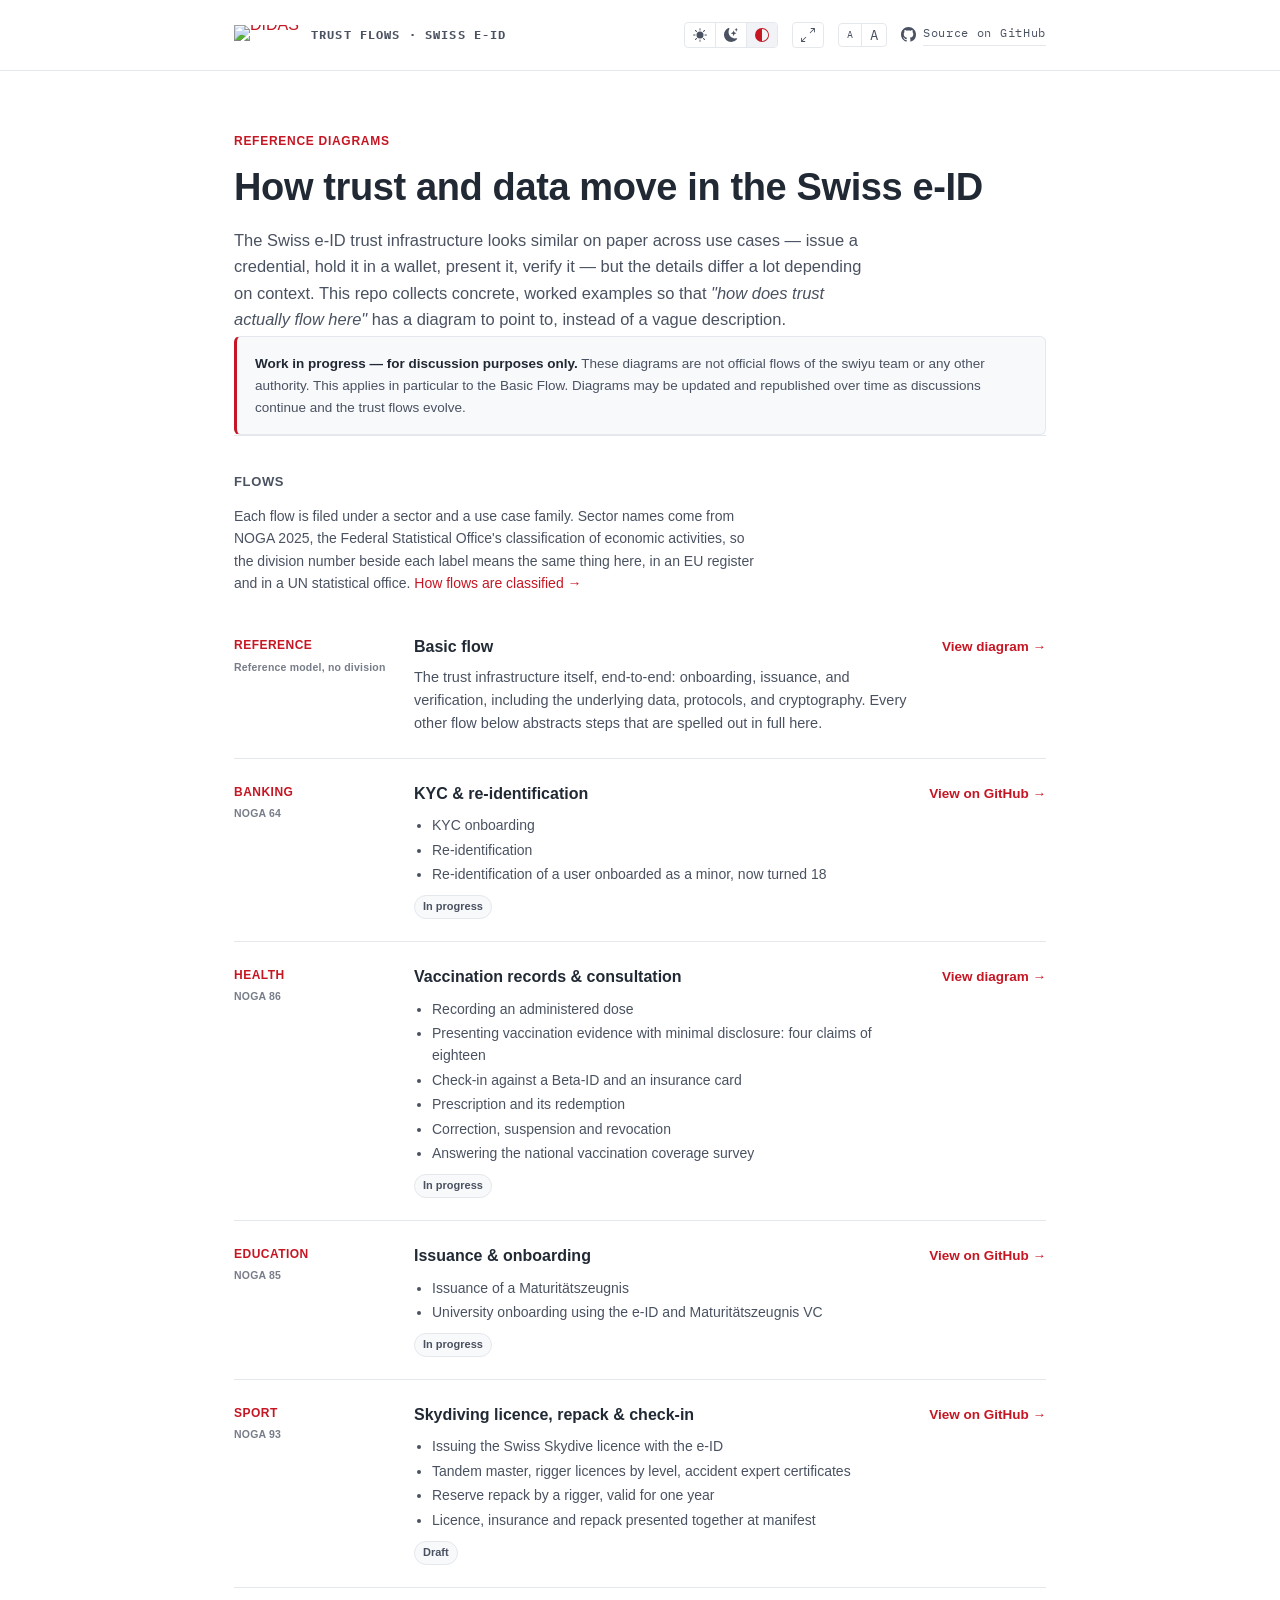
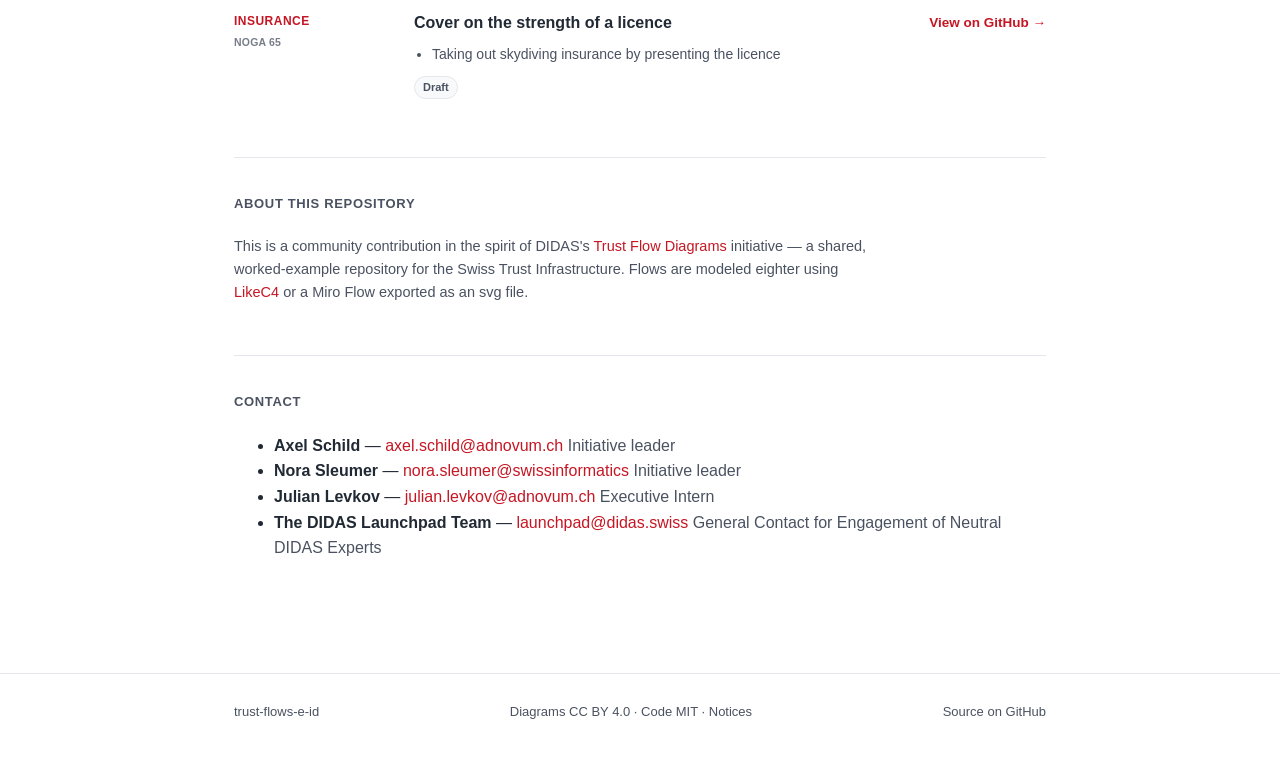
==== commit f5492a9b: "Ground skydiving flows in today's documents and the swiyu specs Research today's paper semantics and" ====
--- a/index.html
+++ b/index.html
@@ -236,7 +236,7 @@
           <h3>Skydiving licence, repack &amp; check-in</h3>
           <ul>
             <li>Issuing the Swiss Skydive licence with the e-ID</li>
-            <li>Rigger licences by level and accident expert certificates</li>
+            <li>Tandem master, rigger licences by level, accident expert certificates</li>
             <li>Reserve repack by a rigger, valid for one year</li>
             <li>Licence, insurance and repack presented together at manifest</li>
           </ul>
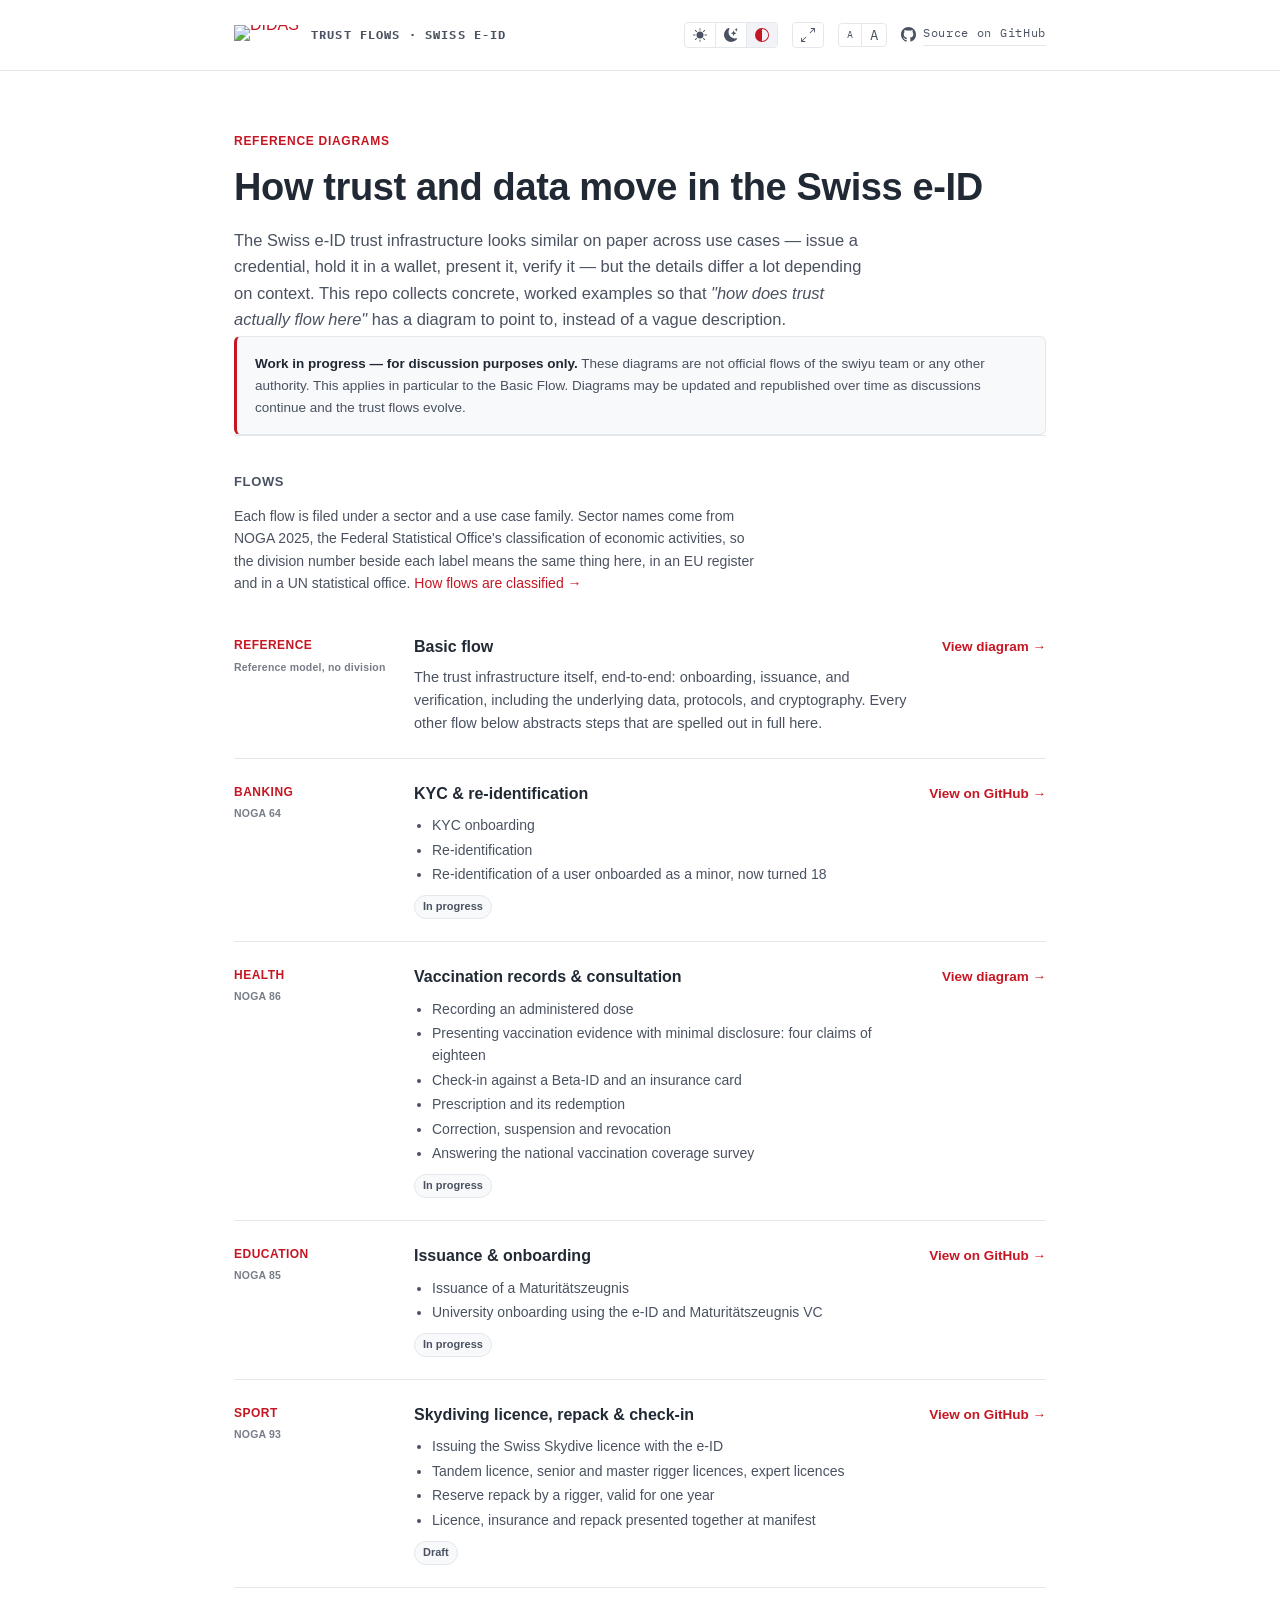
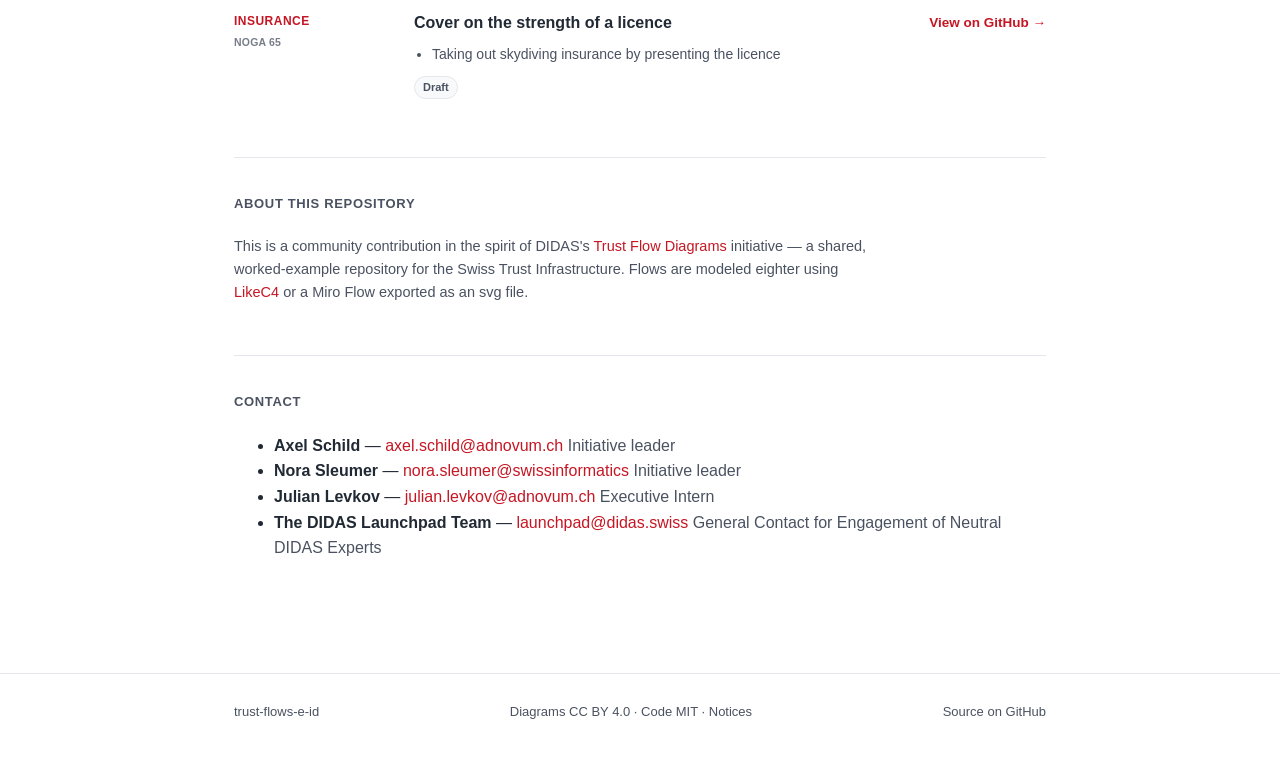
==== commit 1893c47e: "Ground the skydiving flows in the Swiss Skydive directives Read directives 01-00d, 01-03f, 01-04d, 0" ====
--- a/index.html
+++ b/index.html
@@ -236,7 +236,7 @@
           <h3>Skydiving licence, repack &amp; check-in</h3>
           <ul>
             <li>Issuing the Swiss Skydive licence with the e-ID</li>
-            <li>Tandem master, rigger licences by level, accident expert certificates</li>
+            <li>Tandem licence, senior and master rigger licences, expert licences</li>
             <li>Reserve repack by a rigger, valid for one year</li>
             <li>Licence, insurance and repack presented together at manifest</li>
           </ul>
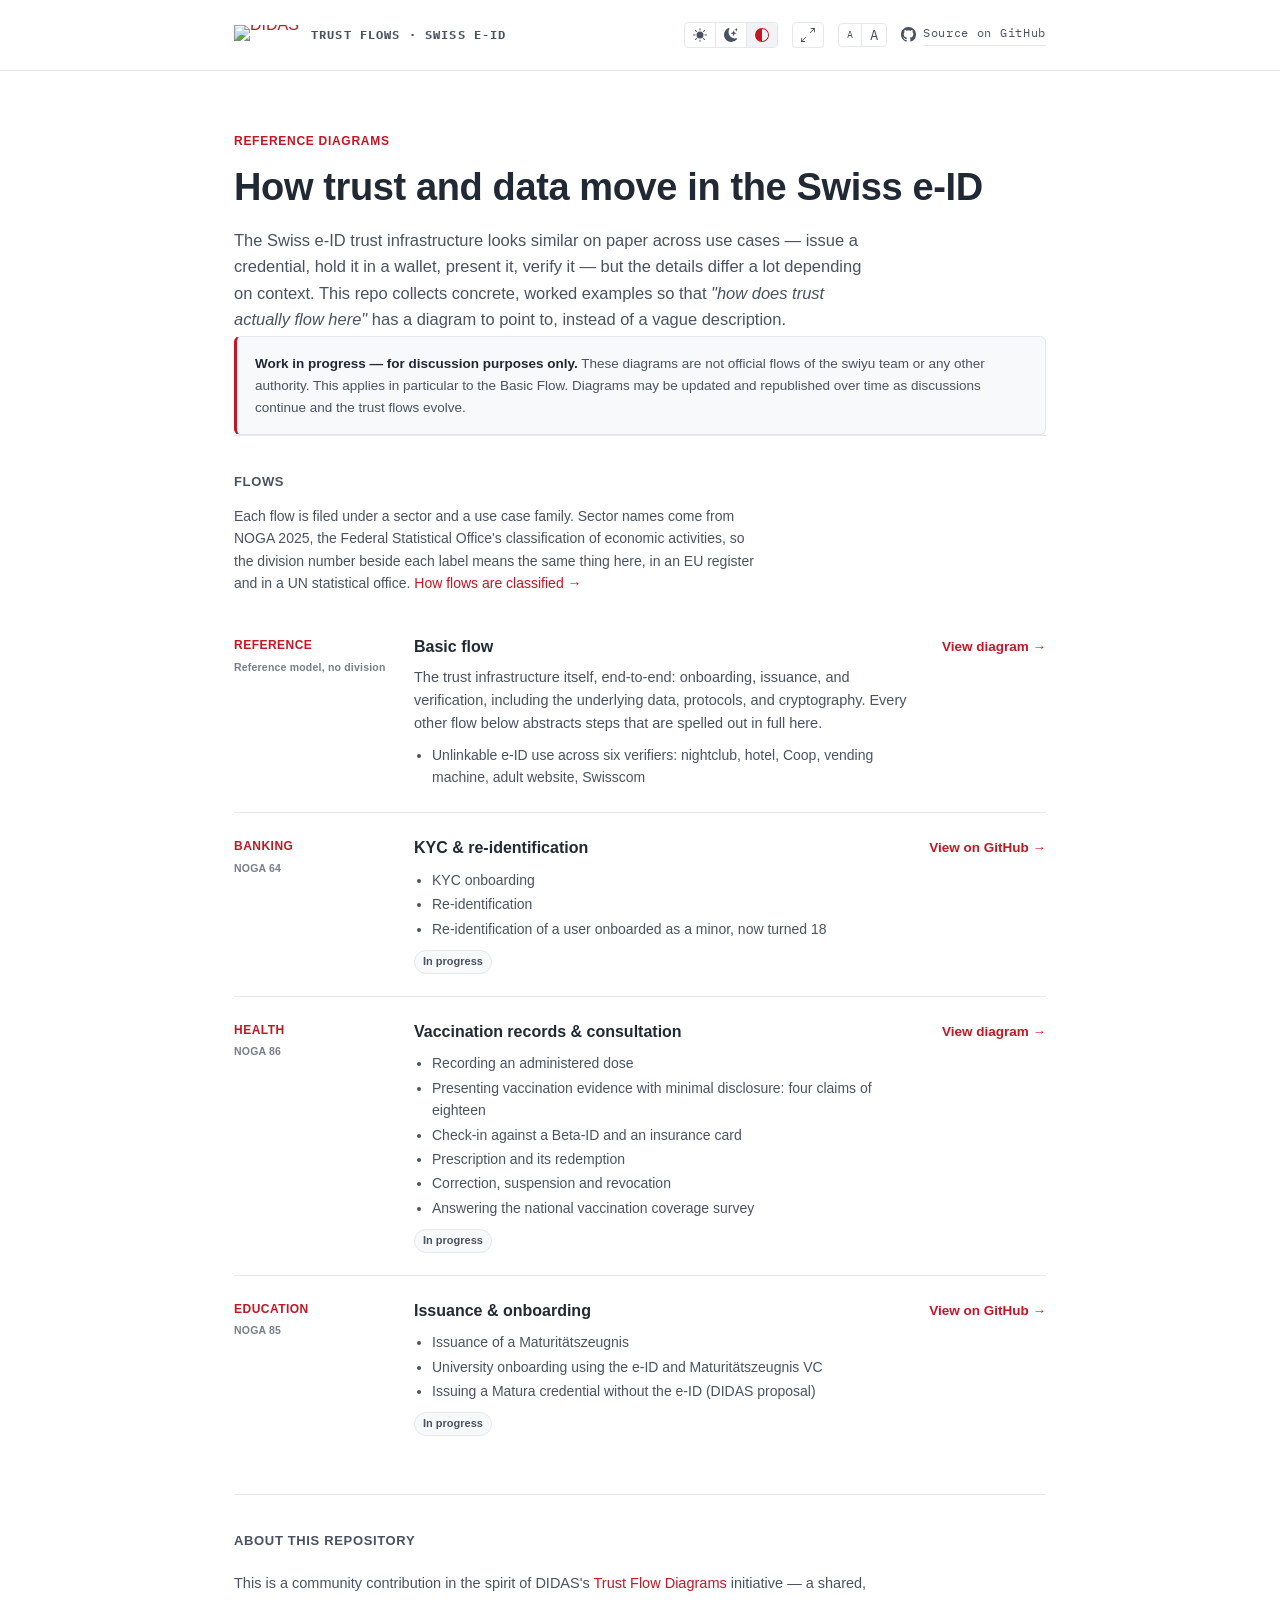
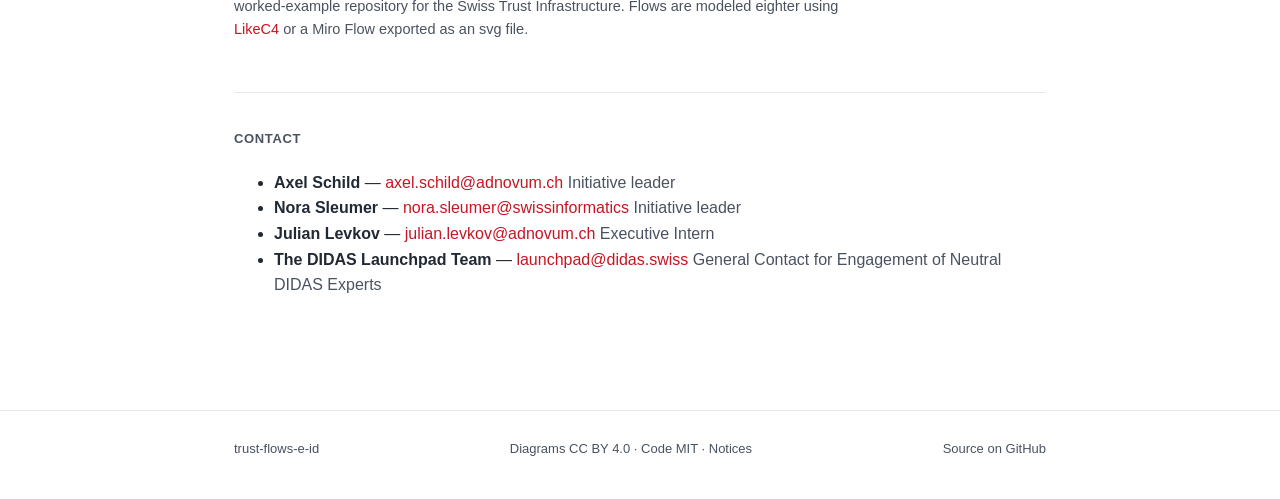
==== commit 4ecb1efe: "Add the unlinkable e-ID use and Matura credential flows Two flows from the DIDAS Miro board, written" ====
--- a/index.html
+++ b/index.html
@@ -174,6 +174,9 @@
             verification, including the underlying data, protocols, and cryptography.
             Every other flow below abstracts steps that are spelled out in full here.
           </p>
+          <ul>
+            <li>Unlinkable e-ID use across six verifiers: nightclub, hotel, Coop, vending machine, adult website, Swisscom</li>
+          </ul>
         </div>
         <div class="flow-link"><a href="basic-flow/">View diagram →</a></div>
       </div>
@@ -222,41 +225,11 @@
           <ul>
             <li>Issuance of a Maturitätszeugnis</li>
             <li>University onboarding using the e-ID and Maturitätszeugnis VC</li>
+            <li>Issuing a Matura credential without the e-ID (DIDAS proposal)</li>
           </ul>
           <span class="status">In progress</span>
         </div>
         <div class="flow-link"><a href="https://github.com/DIDAS-swiss/Trust-Flow-Diagram-Repository/tree/main/education" target="_blank" rel="noopener">View on GitHub →</a></div>
-      </div>
-
-      <div class="flow">
-        <div class="flow-tag">Sport
-          <span class="flow-noga" title="NOGA 2025 division 93, Sports activities and amusement and recreation activities">NOGA 93</span>
-        </div>
-        <div class="flow-body">
-          <h3>Skydiving licence, repack &amp; check-in</h3>
-          <ul>
-            <li>Issuing the Swiss Skydive licence with the e-ID</li>
-            <li>Tandem licence, senior and master rigger licences, expert licences</li>
-            <li>Reserve repack by a rigger, valid for one year</li>
-            <li>Licence, insurance and repack presented together at manifest</li>
-          </ul>
-          <span class="status">Draft</span>
-        </div>
-        <div class="flow-link"><a href="https://github.com/DIDAS-swiss/Trust-Flow-Diagram-Repository/tree/main/sport" target="_blank" rel="noopener">View on GitHub →</a></div>
-      </div>
-
-      <div class="flow">
-        <div class="flow-tag">Insurance
-          <span class="flow-noga" title="NOGA 2025 division 65, Insurance, reinsurance and pension funding, except compulsory social security">NOGA 65</span>
-        </div>
-        <div class="flow-body">
-          <h3>Cover on the strength of a licence</h3>
-          <ul>
-            <li>Taking out skydiving insurance by presenting the licence</li>
-          </ul>
-          <span class="status">Draft</span>
-        </div>
-        <div class="flow-link"><a href="https://github.com/DIDAS-swiss/Trust-Flow-Diagram-Repository/tree/main/insurance" target="_blank" rel="noopener">View on GitHub →</a></div>
       </div>
 
     </div>
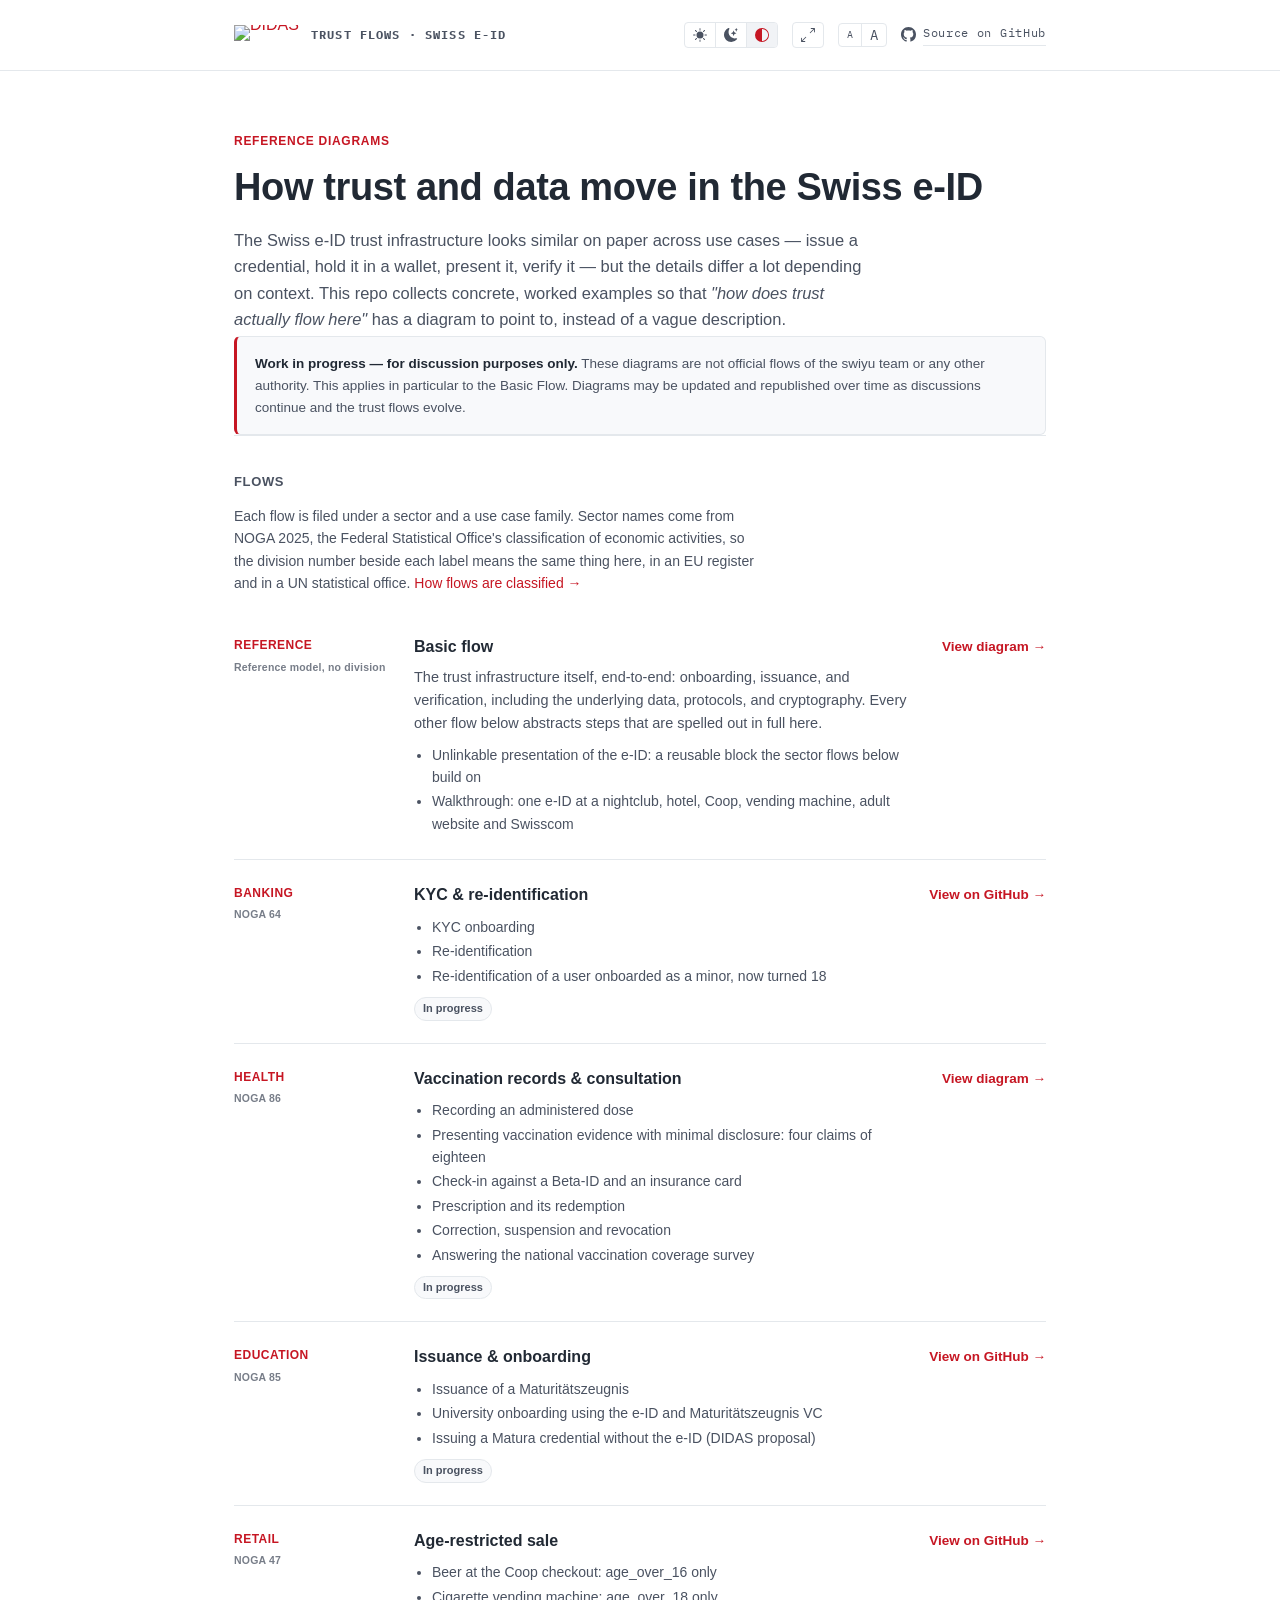
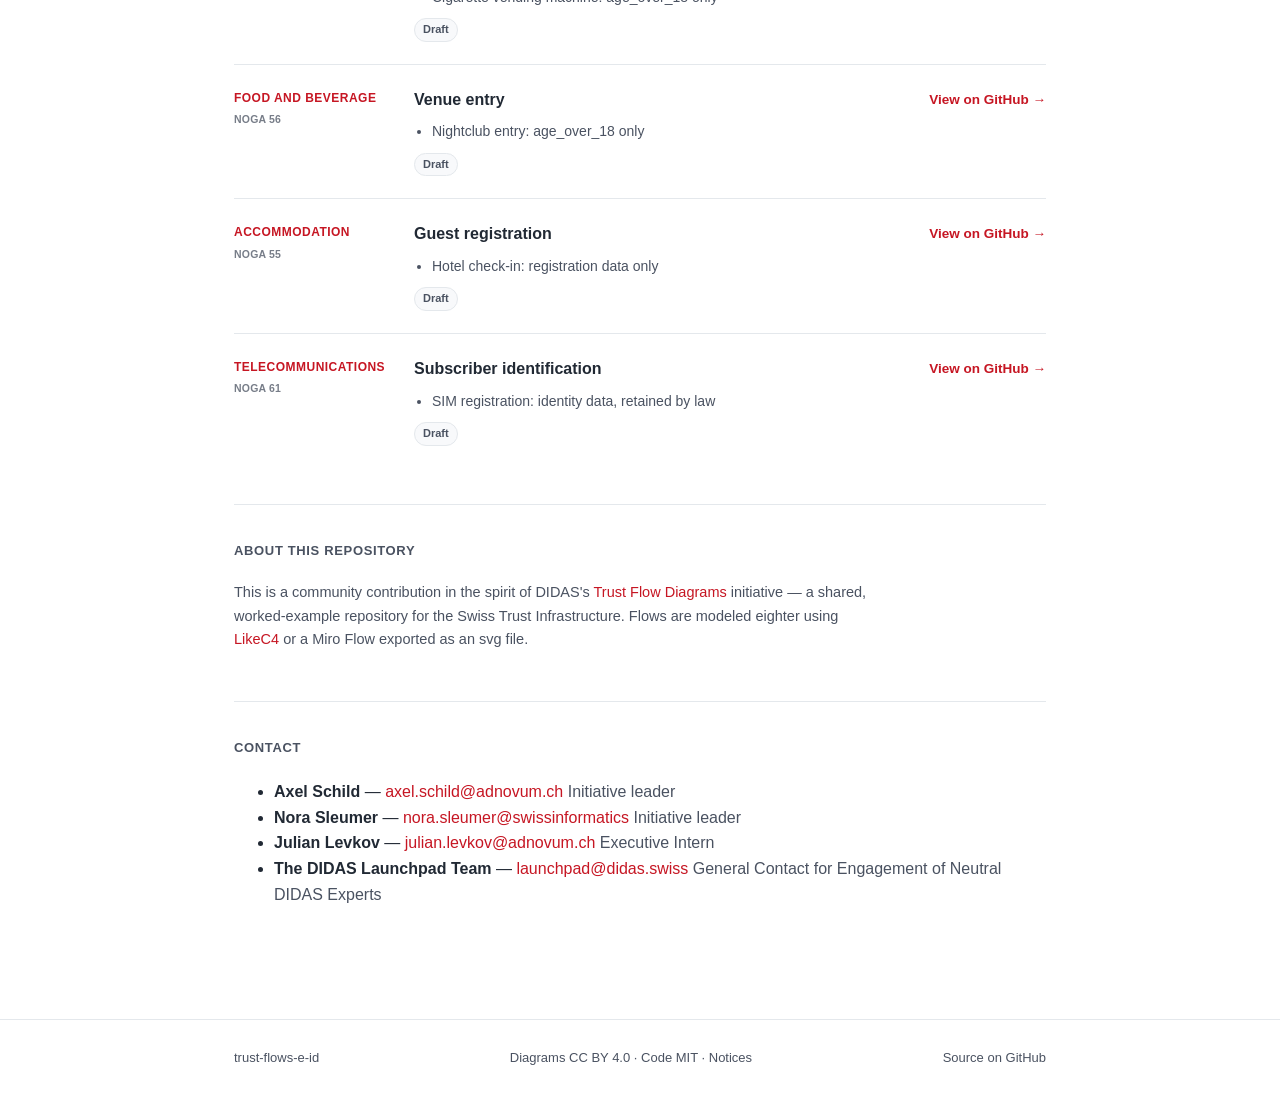
==== commit d52e4c19: "Split unlinkable e-ID use into a reusable block and sector flows The six-verifier flow becomes three" ====
--- a/index.html
+++ b/index.html
@@ -175,7 +175,8 @@
             Every other flow below abstracts steps that are spelled out in full here.
           </p>
           <ul>
-            <li>Unlinkable e-ID use across six verifiers: nightclub, hotel, Coop, vending machine, adult website, Swisscom</li>
+            <li>Unlinkable presentation of the e-ID: a reusable block the sector flows below build on</li>
+            <li>Walkthrough: one e-ID at a nightclub, hotel, Coop, vending machine, adult website and Swisscom</li>
           </ul>
         </div>
         <div class="flow-link"><a href="basic-flow/">View diagram →</a></div>
@@ -230,6 +231,63 @@
           <span class="status">In progress</span>
         </div>
         <div class="flow-link"><a href="https://github.com/DIDAS-swiss/Trust-Flow-Diagram-Repository/tree/main/education" target="_blank" rel="noopener">View on GitHub →</a></div>
+      </div>
+
+      <div class="flow">
+        <div class="flow-tag">Retail
+          <span class="flow-noga" title="NOGA 2025 division 47, Retail trade">NOGA 47</span>
+        </div>
+        <div class="flow-body">
+          <h3>Age-restricted sale</h3>
+          <ul>
+            <li>Beer at the Coop checkout: age_over_16 only</li>
+            <li>Cigarette vending machine: age_over_18 only</li>
+          </ul>
+          <span class="status">Draft</span>
+        </div>
+        <div class="flow-link"><a href="https://github.com/DIDAS-swiss/Trust-Flow-Diagram-Repository/tree/main/retail" target="_blank" rel="noopener">View on GitHub →</a></div>
+      </div>
+
+      <div class="flow">
+        <div class="flow-tag">Food and beverage
+          <span class="flow-noga" title="NOGA 2025 division 56, Food and beverage service activities">NOGA 56</span>
+        </div>
+        <div class="flow-body">
+          <h3>Venue entry</h3>
+          <ul>
+            <li>Nightclub entry: age_over_18 only</li>
+          </ul>
+          <span class="status">Draft</span>
+        </div>
+        <div class="flow-link"><a href="https://github.com/DIDAS-swiss/Trust-Flow-Diagram-Repository/tree/main/food-and-beverage" target="_blank" rel="noopener">View on GitHub →</a></div>
+      </div>
+
+      <div class="flow">
+        <div class="flow-tag">Accommodation
+          <span class="flow-noga" title="NOGA 2025 division 55, Accommodation">NOGA 55</span>
+        </div>
+        <div class="flow-body">
+          <h3>Guest registration</h3>
+          <ul>
+            <li>Hotel check-in: registration data only</li>
+          </ul>
+          <span class="status">Draft</span>
+        </div>
+        <div class="flow-link"><a href="https://github.com/DIDAS-swiss/Trust-Flow-Diagram-Repository/tree/main/accommodation" target="_blank" rel="noopener">View on GitHub →</a></div>
+      </div>
+
+      <div class="flow">
+        <div class="flow-tag">Telecommunications
+          <span class="flow-noga" title="NOGA 2025 division 61, Telecommunication">NOGA 61</span>
+        </div>
+        <div class="flow-body">
+          <h3>Subscriber identification</h3>
+          <ul>
+            <li>SIM registration: identity data, retained by law</li>
+          </ul>
+          <span class="status">Draft</span>
+        </div>
+        <div class="flow-link"><a href="https://github.com/DIDAS-swiss/Trust-Flow-Diagram-Repository/tree/main/telecommunications" target="_blank" rel="noopener">View on GitHub →</a></div>
       </div>
 
     </div>
